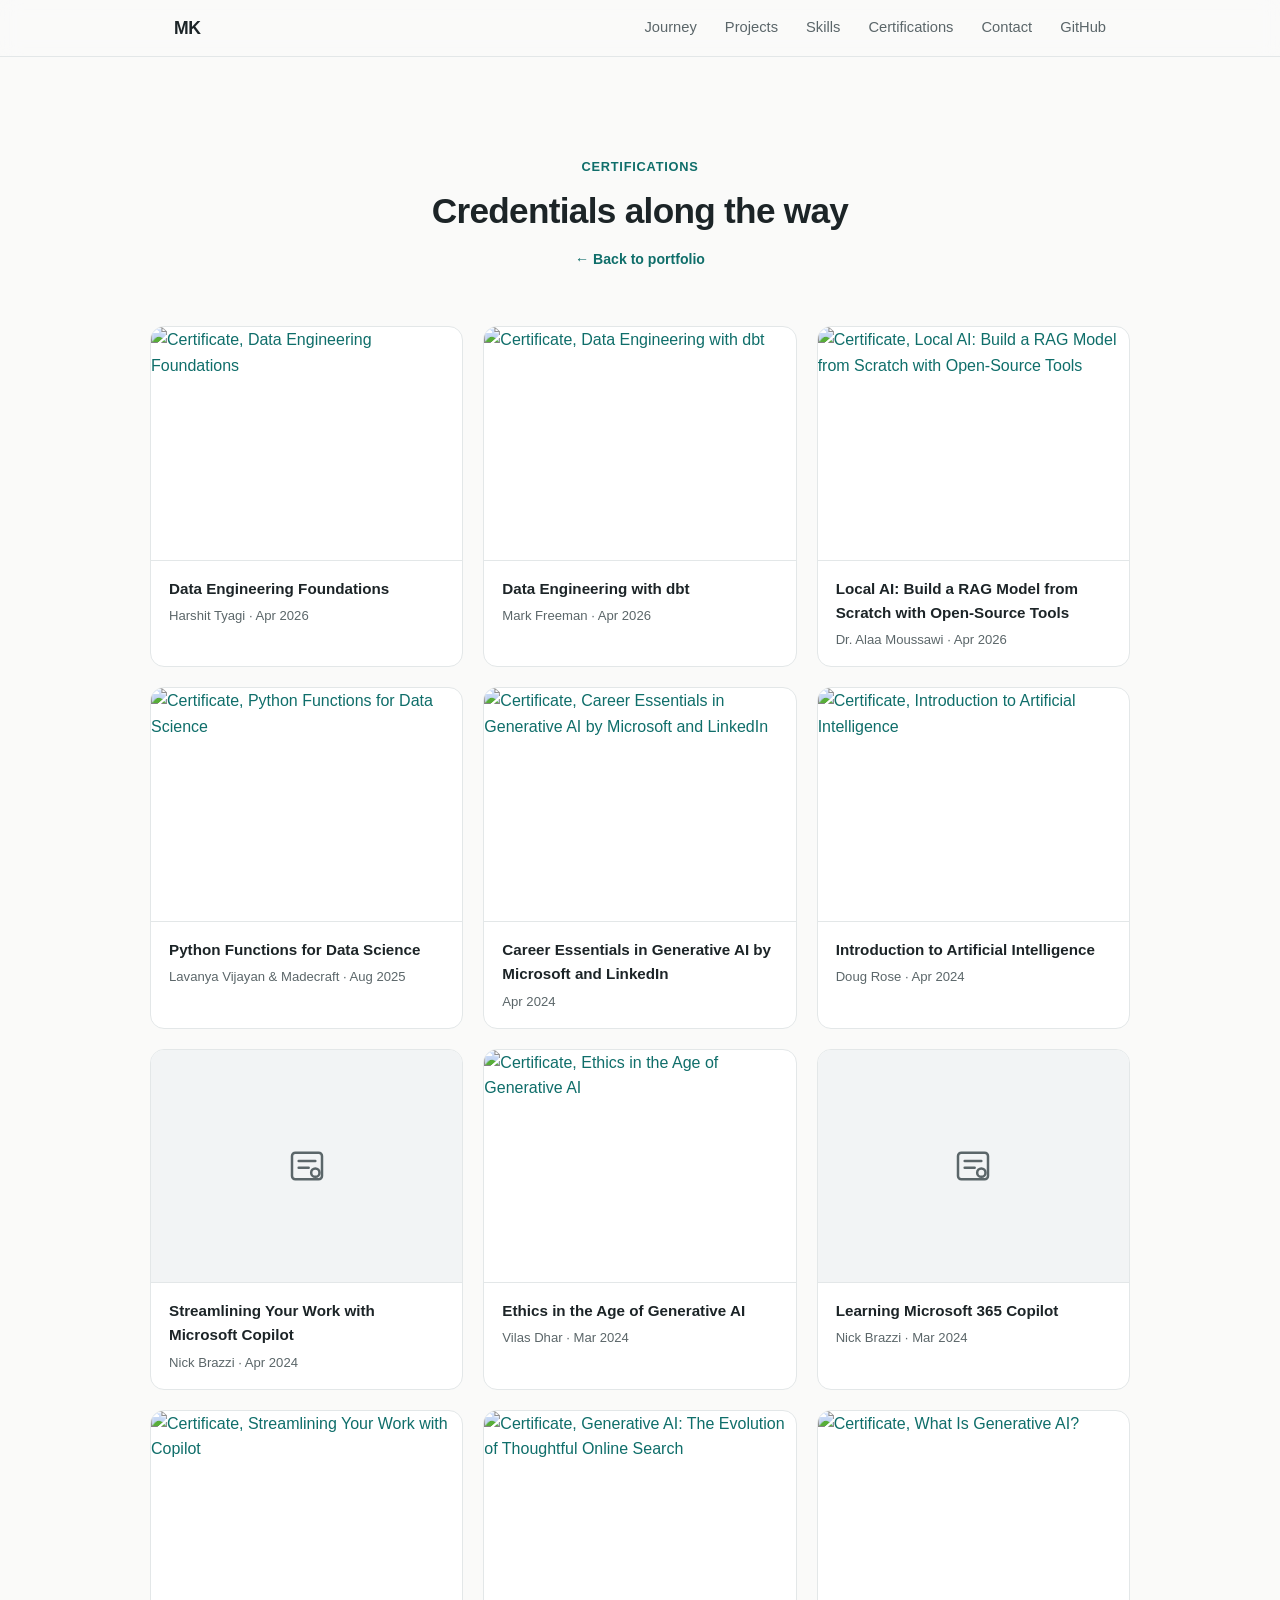
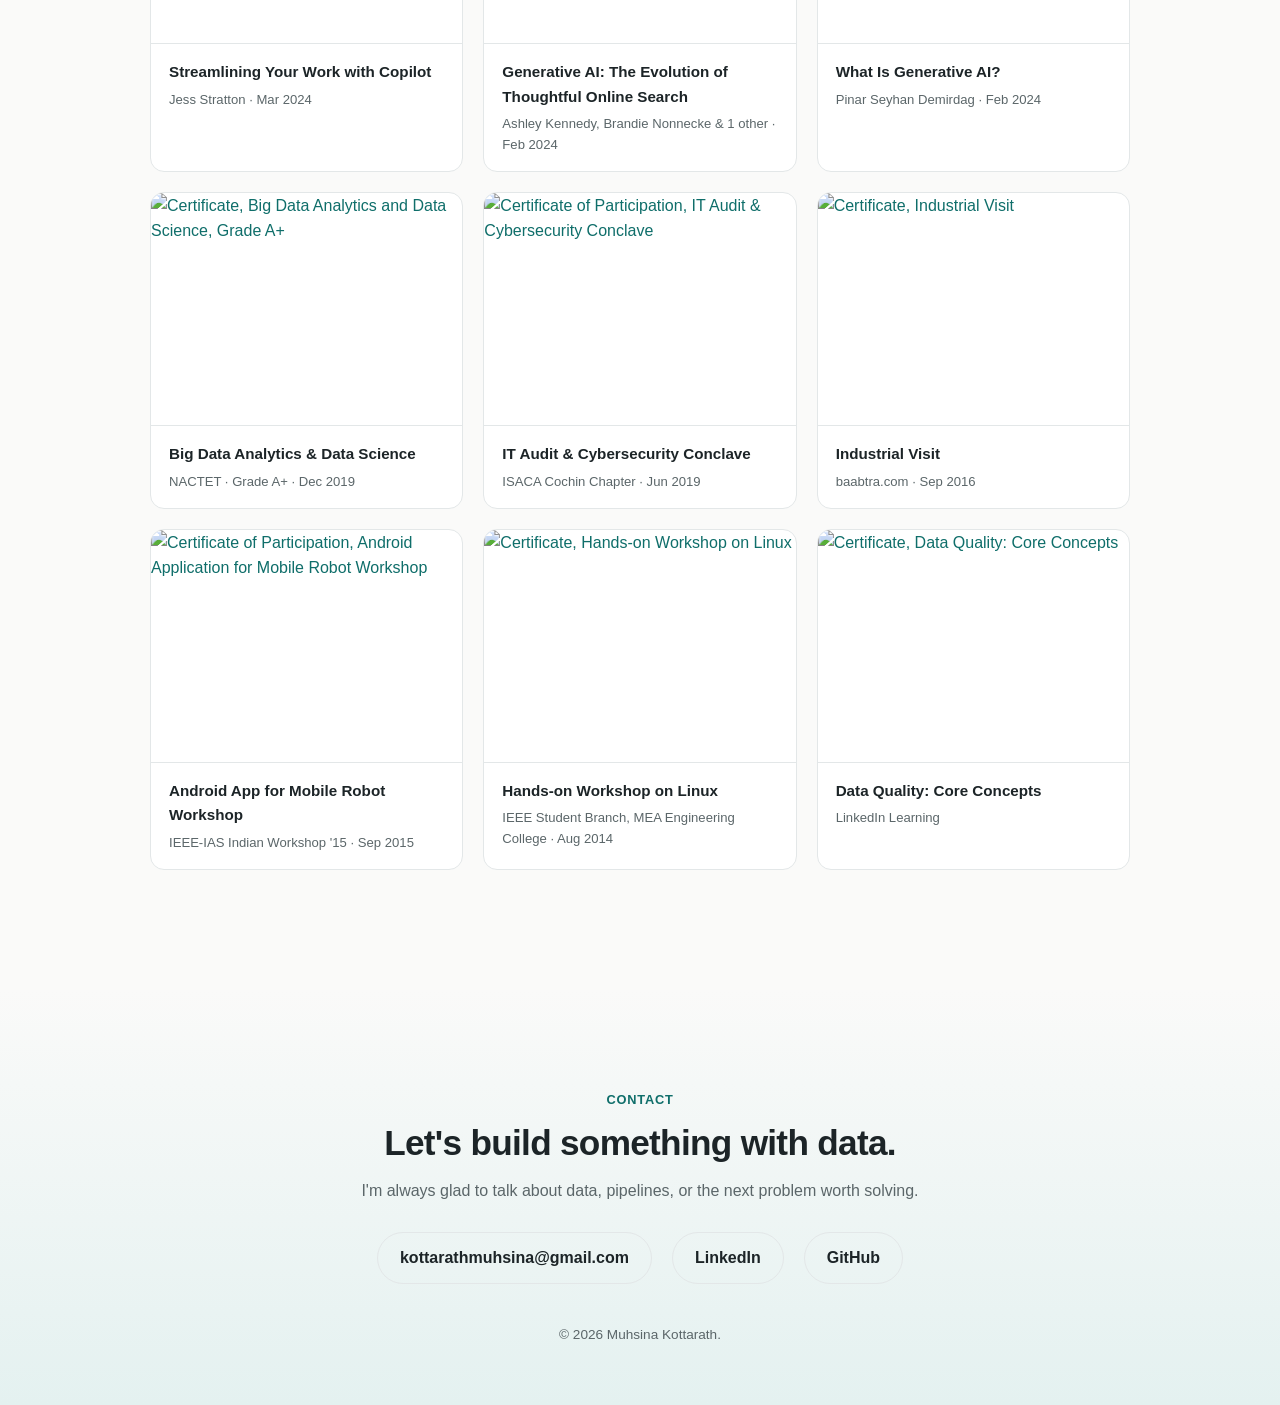
==== certifications.html @ a64292da "first commit - local files upload" ====
<!DOCTYPE html>
<html lang="en">
<head>
<meta charset="UTF-8">
<meta name="viewport" content="width=device-width, initial-scale=1.0">
<title>Certifications — Muhsina Kottarath</title>
<link rel="stylesheet" href="style.css">
</head>
<body>

<!-- ===================== NAV ===================== -->
<nav class="nav" id="nav">
  <div class="nav-inner">
    <a href="index.html#hero" class="nav-brand">MK</a>
    <div class="nav-links">
      <a href="index.html#journey">Journey</a>
      <a href="index.html#projects">Projects</a>
      <a href="index.html#skills">Skills</a>
      <a href="certifications.html">Certifications</a>
      <a href="index.html#contact">Contact</a>
      <a href="https://github.com/muhsinakottarath" target="_blank" rel="noopener">GitHub</a>
    </div>
  </div>
</nav>

<!-- ===================== CERTIFICATIONS ===================== -->
<section class="certifications certifications-page" id="certifications">
  <div class="section-head fade-in">
    <p class="section-eyebrow">Certifications</p>
    <h2>Credentials along the way</h2>
    <p class="cert-page-back"><a href="index.html">&larr; Back to portfolio</a></p>
  </div>

  <div class="cert-gallery fade-in">
    <a class="cert-card" href="images/cert-data-engineering-foundations.jpeg" target="_blank" rel="noopener">
      <img src="images/cert-data-engineering-foundations.jpeg" alt="Certificate, Data Engineering Foundations">
      <div class="cert-card-info">
        <h4>Data Engineering Foundations</h4>
        <p>Harshit Tyagi · Apr 2026</p>
      </div>
    </a>
    <a class="cert-card" href="images/cert-data-engineering-dbt.jpeg" target="_blank" rel="noopener">
      <img src="images/cert-data-engineering-dbt.jpeg" alt="Certificate, Data Engineering with dbt">
      <div class="cert-card-info">
        <h4>Data Engineering with dbt</h4>
        <p>Mark Freeman · Apr 2026</p>
      </div>
    </a>
    <a class="cert-card" href="images/cert-local-ai-rag.jpeg" target="_blank" rel="noopener">
      <img src="images/cert-local-ai-rag.jpeg" alt="Certificate, Local AI: Build a RAG Model from Scratch with Open-Source Tools">
      <div class="cert-card-info">
        <h4>Local AI: Build a RAG Model from Scratch with Open-Source Tools</h4>
        <p>Dr. Alaa Moussawi · Apr 2026</p>
      </div>
    </a>
    <a class="cert-card" href="images/cert-python-functions-data-science.jpeg" target="_blank" rel="noopener">
      <img src="images/cert-python-functions-data-science.jpeg" alt="Certificate, Python Functions for Data Science">
      <div class="cert-card-info">
        <h4>Python Functions for Data Science</h4>
        <p>Lavanya Vijayan &amp; Madecraft · Aug 2025</p>
      </div>
    </a>
    <a class="cert-card" href="images/cert-career-essentials-genai.jpeg" target="_blank" rel="noopener">
      <img src="images/cert-career-essentials-genai.jpeg" alt="Certificate, Career Essentials in Generative AI by Microsoft and LinkedIn">
      <div class="cert-card-info">
        <h4>Career Essentials in Generative AI by Microsoft and LinkedIn</h4>
        <p>Apr 2024</p>
      </div>
    </a>
    <a class="cert-card" href="images/cert-intro-to-ai.jpeg" target="_blank" rel="noopener">
      <img src="images/cert-intro-to-ai.jpeg" alt="Certificate, Introduction to Artificial Intelligence">
      <div class="cert-card-info">
        <h4>Introduction to Artificial Intelligence</h4>
        <p>Doug Rose · Apr 2024</p>
      </div>
    </a>
    <div class="cert-card cert-card-noimg">
      <div class="cert-card-placeholder" aria-hidden="true">
        <svg viewBox="0 0 24 24" fill="none" stroke="currentColor" stroke-width="1.5" stroke-linecap="round" stroke-linejoin="round"><rect x="3" y="4" width="18" height="16" rx="2"/><path d="M7 9h10M7 13h6"/><circle cx="17" cy="16" r="2.5"/></svg>
      </div>
      <div class="cert-card-info">
        <h4>Streamlining Your Work with Microsoft Copilot</h4>
        <p>Nick Brazzi · Apr 2024</p>
      </div>
    </div>
    <a class="cert-card" href="images/cert-ethics-genai.jpeg" target="_blank" rel="noopener">
      <img src="images/cert-ethics-genai.jpeg" alt="Certificate, Ethics in the Age of Generative AI">
      <div class="cert-card-info">
        <h4>Ethics in the Age of Generative AI</h4>
        <p>Vilas Dhar · Mar 2024</p>
      </div>
    </a>
    <div class="cert-card cert-card-noimg">
      <div class="cert-card-placeholder" aria-hidden="true">
        <svg viewBox="0 0 24 24" fill="none" stroke="currentColor" stroke-width="1.5" stroke-linecap="round" stroke-linejoin="round"><rect x="3" y="4" width="18" height="16" rx="2"/><path d="M7 9h10M7 13h6"/><circle cx="17" cy="16" r="2.5"/></svg>
      </div>
      <div class="cert-card-info">
        <h4>Learning Microsoft 365 Copilot</h4>
        <p>Nick Brazzi · Mar 2024</p>
      </div>
    </div>
    <a class="cert-card" href="images/cert-streamlining-copilot-bingchat.jpeg" target="_blank" rel="noopener">
      <img src="images/cert-streamlining-copilot-bingchat.jpeg" alt="Certificate, Streamlining Your Work with Copilot">
      <div class="cert-card-info">
        <h4>Streamlining Your Work with Copilot</h4>
        <p>Jess Stratton · Mar 2024</p>
      </div>
    </a>
    <a class="cert-card" href="images/cert-genai-search-evolution.jpeg" target="_blank" rel="noopener">
      <img src="images/cert-genai-search-evolution.jpeg" alt="Certificate, Generative AI: The Evolution of Thoughtful Online Search">
      <div class="cert-card-info">
        <h4>Generative AI: The Evolution of Thoughtful Online Search</h4>
        <p>Ashley Kennedy, Brandie Nonnecke &amp; 1 other · Feb 2024</p>
      </div>
    </a>
    <a class="cert-card" href="images/cert-what-is-genai.jpeg" target="_blank" rel="noopener">
      <img src="images/cert-what-is-genai.jpeg" alt="Certificate, What Is Generative AI?">
      <div class="cert-card-info">
        <h4>What Is Generative AI?</h4>
        <p>Pinar Seyhan Demirdag · Feb 2024</p>
      </div>
    </a>
    <a class="cert-card" href="images/cert-big-data-analytics.jpeg" target="_blank" rel="noopener">
      <img src="images/cert-big-data-analytics.jpeg" alt="Certificate, Big Data Analytics and Data Science, Grade A+">
      <div class="cert-card-info">
        <h4>Big Data Analytics &amp; Data Science</h4>
        <p>NACTET · Grade A+ · Dec 2019</p>
      </div>
    </a>
    <a class="cert-card" href="images/cert-it-audit-cybersecurity.jpeg" target="_blank" rel="noopener">
      <img src="images/cert-it-audit-cybersecurity.jpeg" alt="Certificate of Participation, IT Audit & Cybersecurity Conclave">
      <div class="cert-card-info">
        <h4>IT Audit &amp; Cybersecurity Conclave</h4>
        <p>ISACA Cochin Chapter · Jun 2019</p>
      </div>
    </a>
    <a class="cert-card" href="images/cert-industrial-visit.jpeg" target="_blank" rel="noopener">
      <img src="images/cert-industrial-visit.jpeg" alt="Certificate, Industrial Visit">
      <div class="cert-card-info">
        <h4>Industrial Visit</h4>
        <p>baabtra.com · Sep 2016</p>
      </div>
    </a>
    <a class="cert-card" href="images/cert-mobile-robot-workshop.jpeg" target="_blank" rel="noopener">
      <img src="images/cert-mobile-robot-workshop.jpeg" alt="Certificate of Participation, Android Application for Mobile Robot Workshop">
      <div class="cert-card-info">
        <h4>Android App for Mobile Robot Workshop</h4>
        <p>IEEE-IAS Indian Workshop '15 · Sep 2015</p>
      </div>
    </a>
    <a class="cert-card" href="images/cert-linux-workshop.jpeg" target="_blank" rel="noopener">
      <img src="images/cert-linux-workshop.jpeg" alt="Certificate, Hands-on Workshop on Linux">
      <div class="cert-card-info">
        <h4>Hands-on Workshop on Linux</h4>
        <p>IEEE Student Branch, MEA Engineering College · Aug 2014</p>
      </div>
    </a>
    <a class="cert-card" href="images/cert-data-quality-core-concepts.jpeg" target="_blank" rel="noopener">
      <img src="images/cert-data-quality-core-concepts.jpeg" alt="Certificate, Data Quality: Core Concepts">
      <div class="cert-card-info">
        <h4>Data Quality: Core Concepts</h4>
        <p>LinkedIn Learning</p>
      </div>
    </a>
  </div>
</section>

<!-- ===================== CONTACT ===================== -->
<footer class="contact" id="contact">
  <div class="contact-inner fade-in">
    <p class="section-eyebrow">Contact</p>
    <h2>Let's build something with data.</h2>
    <p class="contact-line">
      I'm always glad to talk about data, pipelines, or the next problem worth solving.
    </p>
    <div class="contact-links">
      <a href="mailto:kottarathmuhsina@gmail.com">kottarathmuhsina@gmail.com</a>
      <a href="https://www.linkedin.com/in/muhsina-kottarath/" target="_blank" rel="noopener">LinkedIn</a>
      <a href="https://github.com/muhsinakottarath" target="_blank" rel="noopener">GitHub</a>
    </div>
    <p class="contact-footer">&copy; 2026 Muhsina Kottarath.</p>
  </div>
</footer>

<script src="script.js"></script>
</body>
</html>
---- style.css ----
/* ============ Reset & base ============ */
* { box-sizing: border-box; margin: 0; padding: 0; }

:root {
  --bg: #fafaf9;
  --bg-alt: #f2f4f5;
  --surface: #ffffff;
  --text: #1c2427;
  --text-muted: #5b6669;
  --border: #e3e7e8;
  --accent: #0f6e6a;       /* deep teal */
  --accent-dark: #0a4f4c;
  --accent-soft: #e4f1f0;
  --shadow: 0 4px 20px rgba(15, 30, 30, 0.06);
  --radius: 14px;
  --max-width: 980px;
}

@media (prefers-color-scheme: dark) {
  :root {
    --bg: #10161a;
    --bg-alt: #141c20;
    --surface: #171f24;
    --text: #eef2f2;
    --text-muted: #9aa8ab;
    --border: #263237;
    --accent: #2fb8a8;
    --accent-dark: #7fd9cd;
    --accent-soft: #16302d;
    --shadow: 0 4px 24px rgba(0, 0, 0, 0.35);
  }
}

html { scroll-behavior: smooth; }

body {
  font-family: -apple-system, BlinkMacSystemFont, "Segoe UI", Inter, Roboto, Helvetica, Arial, sans-serif;
  background: var(--bg);
  color: var(--text);
  line-height: 1.6;
  -webkit-font-smoothing: antialiased;
}

h1, h2, h3 { line-height: 1.2; font-weight: 700; letter-spacing: -0.02em; }

a { color: var(--accent); text-decoration: none; }

ul { list-style: none; }

section, header, footer { padding: 0 24px; }

/* ============ Fade-in on scroll ============ */
.fade-in {
  opacity: 0;
  transform: translateY(18px);
  transition: opacity 0.7s ease, transform 0.7s ease;
}
.fade-in.visible {
  opacity: 1;
  transform: translateY(0);
}

/* ============ Nav ============ */
.nav {
  position: sticky;
  top: 0;
  z-index: 100;
  background: rgba(250, 250, 249, 0.85);
  backdrop-filter: blur(10px);
  border-bottom: 1px solid var(--border);
}
@media (prefers-color-scheme: dark) {
  .nav { background: rgba(16, 22, 26, 0.85); }
}
.nav-inner {
  max-width: var(--max-width);
  margin: 0 auto;
  padding: 14px 24px;
  display: flex;
  justify-content: space-between;
  align-items: center;
}
.nav-brand {
  font-weight: 800;
  color: var(--text);
  font-size: 1.1rem;
  letter-spacing: -0.02em;
}
.nav-links { display: flex; gap: 28px; }
.nav-links a {
  color: var(--text-muted);
  font-size: 0.92rem;
  font-weight: 500;
  transition: color 0.2s ease;
}
.nav-links a:hover { color: var(--accent); }

/* ============ Hero ============ */
.hero {
  min-height: 92vh;
  display: flex;
  flex-direction: column;
  align-items: center;
  justify-content: center;
  text-align: center;
  position: relative;
  background:
    radial-gradient(700px 400px at 50% -10%, var(--accent-soft), transparent 70%),
    var(--bg);
}
.hero-inner { max-width: 720px; }
.hero-photo {
  width: 132px;
  height: 132px;
  border-radius: 50%;
  object-fit: cover;
  margin: 0 auto 28px;
  display: block;
  border: 3px solid var(--surface);
  box-shadow: var(--shadow), 0 0 0 1px var(--border);
}
.hero-eyebrow {
  color: var(--accent);
  font-weight: 600;
  letter-spacing: 0.06em;
  text-transform: uppercase;
  font-size: 0.82rem;
  margin-bottom: 18px;
}
.hero h1 {
  font-size: clamp(2.4rem, 6vw, 4rem);
  margin-bottom: 20px;
}
.hero-summary {
  color: var(--text-muted);
  font-size: 1.15rem;
  max-width: 640px;
  margin: 0 auto 34px;
}
.hero-actions {
  display: flex;
  gap: 14px;
  justify-content: center;
  flex-wrap: wrap;
}
.btn {
  padding: 13px 26px;
  border-radius: 999px;
  font-weight: 600;
  font-size: 0.95rem;
  transition: transform 0.2s ease, box-shadow 0.2s ease, background 0.2s ease;
  display: inline-block;
}
.btn-primary {
  background: var(--accent);
  color: #fff;
  box-shadow: var(--shadow);
}
.btn-primary:hover { transform: translateY(-2px); background: var(--accent-dark); }
.btn-ghost {
  border: 1.5px solid var(--border);
  color: var(--text);
}
.btn-ghost:hover { border-color: var(--accent); color: var(--accent); }

.hero-scroll-cue {
  position: absolute;
  bottom: 36px;
  left: 50%;
  transform: translateX(-50%);
  width: 22px;
  height: 36px;
  border: 2px solid var(--border);
  border-radius: 999px;
}
.hero-scroll-cue span {
  position: absolute;
  top: 6px;
  left: 50%;
  transform: translateX(-50%);
  width: 4px;
  height: 8px;
  border-radius: 999px;
  background: var(--accent);
  animation: scrollcue 1.8s infinite;
}
@keyframes scrollcue {
  0% { top: 6px; opacity: 1; }
  70% { top: 18px; opacity: 0; }
  100% { top: 18px; opacity: 0; }
}

/* ============ Section headings ============ */
.section-head {
  max-width: var(--max-width);
  margin: 0 auto;
  padding: 100px 0 56px;
  text-align: center;
}
.section-eyebrow {
  color: var(--accent);
  font-weight: 600;
  letter-spacing: 0.06em;
  text-transform: uppercase;
  font-size: 0.8rem;
  margin-bottom: 12px;
}
.section-head h2 {
  font-size: clamp(1.6rem, 3.4vw, 2.2rem);
  max-width: 640px;
  margin: 0 auto;
}

/* ============ Journey (master-detail) ============ */
.journey { background: var(--bg-alt); padding-bottom: 60px; }

.tl-year {
  font-weight: 700;
  color: var(--accent);
  font-size: 0.85rem;
  letter-spacing: 0.03em;
  margin-bottom: 8px;
  text-transform: uppercase;
}
.tl-role {
  color: var(--text-muted);
  font-weight: 600;
  font-size: 0.92rem;
  margin-bottom: 12px;
}

.journey-layout {
  display: grid;
  grid-template-columns: minmax(180px, 1fr) 3fr;
  gap: 28px;
  max-width: var(--max-width);
  margin: 0 auto;
  align-items: start;
  padding-bottom: 60px;
}

.journey-list {
  position: sticky;
  top: 88px;
  display: flex;
  flex-direction: column;
  padding-left: 28px;
}
.journey-list::before {
  content: "";
  position: absolute;
  left: 9px;
  top: 6px;
  bottom: 6px;
  width: 2px;
  background: linear-gradient(to bottom, var(--accent) 0%, var(--border) 90%);
}
.journey-list-item {
  all: unset;
  box-sizing: border-box;
  cursor: pointer;
  position: relative;
  display: block;
  width: 100%;
  padding: 14px 12px 14px 6px;
  border-radius: 10px;
  transition: background 0.2s ease;
}
.journey-list-item::before {
  content: "";
  position: absolute;
  left: -23px;
  top: 20px;
  width: 10px;
  height: 10px;
  border-radius: 50%;
  background: var(--surface);
  border: 2px solid var(--accent);
  transition: background 0.2s ease, box-shadow 0.2s ease;
}
.journey-list-item:hover:not(.is-active) { background: var(--surface); }
.journey-list-item.is-active { background: var(--accent-soft); }
.journey-list-item.is-active::before {
  background: var(--accent);
  box-shadow: 0 0 0 4px var(--accent-soft);
}
.journey-list-item:focus-visible {
  outline: 2px solid var(--accent);
  outline-offset: 2px;
}
.jl-year {
  display: block;
  font-size: 0.72rem;
  font-weight: 700;
  letter-spacing: 0.03em;
  text-transform: uppercase;
  color: var(--text-muted);
  margin-bottom: 4px;
}
.jl-role {
  display: block;
  font-size: 0.94rem;
  font-weight: 600;
  color: var(--text);
  margin-bottom: 2px;
}
.jl-company {
  display: block;
  font-size: 0.82rem;
  color: var(--text-muted);
}
.journey-list-item.is-active .jl-year,
.journey-list-item.is-active .jl-role { color: var(--accent); }

.journey-detail {
  background: var(--surface);
  border: 1px solid var(--border);
  border-radius: var(--radius);
  padding: 34px 36px;
  box-shadow: var(--shadow);
}
.journey-detail h3 { font-size: 1.25rem; margin-bottom: 6px; }
.journey-detail-panel { display: none; }
.journey-detail-panel.is-active {
  display: block;
  animation: journeyFade 0.35s ease;
}
@keyframes journeyFade {
  from { opacity: 0; transform: translateY(6px); }
  to { opacity: 1; transform: translateY(0); }
}
.jd-label {
  font-size: 0.74rem;
  font-weight: 700;
  letter-spacing: 0.04em;
  text-transform: uppercase;
  color: var(--accent);
  margin: 20px 0 6px;
}
.jd-text {
  color: var(--text);
  font-size: 0.95rem;
}
.journey-detail-panel .detail-grid { margin-top: 22px; }

@media (max-width: 880px) {
  .journey-layout { grid-template-columns: 1fr; }
  .journey-list {
    position: static;
    margin-bottom: 28px;
  }
  .journey-detail { padding: 26px 22px; }
}

/* ============ Projects ============ */
.projects { padding-bottom: 40px; }
.project-grid {
  max-width: var(--max-width);
  margin: 0 auto;
  display: grid;
  grid-template-columns: repeat(2, 1fr);
  gap: 24px;
  padding-bottom: 60px;
}
.project-card {
  background: var(--surface);
  border: 1px solid var(--border);
  border-radius: var(--radius);
  padding: 30px;
  transition: transform 0.25s ease, box-shadow 0.25s ease;
}
.project-card:hover {
  transform: translateY(-4px);
  box-shadow: var(--shadow);
}
.project-tag {
  display: inline-block;
  background: var(--accent-soft);
  color: var(--accent);
  font-size: 0.74rem;
  font-weight: 700;
  letter-spacing: 0.04em;
  text-transform: uppercase;
  padding: 5px 12px;
  border-radius: 999px;
  margin-bottom: 14px;
}
.project-card h3 { font-size: 1.15rem; margin-bottom: 10px; }
.project-card p { color: var(--text-muted); margin-bottom: 8px; font-size: 0.95rem; }
.project-tools, .project-outcome { color: var(--text) !important; font-size: 0.88rem !important; }
.project-tools strong, .project-outcome strong { color: var(--accent); }

/* ============ Skills ============ */
.skills { background: var(--bg-alt); padding-bottom: 40px; }
.skills-grid {
  max-width: var(--max-width);
  margin: 0 auto;
  display: grid;
  grid-template-columns: repeat(4, 1fr);
  gap: 20px;
  padding-bottom: 80px;
}
.skill-group {
  background: var(--surface);
  border: 1px solid var(--border);
  border-radius: var(--radius);
  padding: 24px;
}
.skill-group h3 {
  font-size: 0.95rem;
  color: var(--accent);
  margin-bottom: 14px;
}
.skill-group li {
  color: var(--text);
  font-size: 0.92rem;
  padding: 6px 0;
  border-bottom: 1px solid var(--border);
}
.skill-group li:last-child { border-bottom: none; }

/* ============ Certifications ============ */
.certifications { padding-bottom: 40px; }
.cert-page-back {
  margin-top: 16px;
  font-size: 0.88rem;
  font-weight: 600;
}

.cert-gallery {
  max-width: var(--max-width);
  margin: 0 auto;
  display: grid;
  grid-template-columns: repeat(3, 1fr);
  gap: 20px;
  padding-bottom: 80px;
}
.cert-card {
  display: block;
  background: var(--surface);
  border: 1px solid var(--border);
  border-radius: var(--radius);
  overflow: hidden;
  transition: transform 0.25s ease, box-shadow 0.25s ease;
}
.cert-card:hover {
  transform: translateY(-4px);
  box-shadow: var(--shadow);
}
.cert-card img {
  width: 100%;
  aspect-ratio: 4 / 3;
  object-fit: cover;
  display: block;
  border-bottom: 1px solid var(--border);
}
.cert-card-info { padding: 16px 18px; }
.cert-card-info h4 {
  font-size: 0.95rem;
  font-weight: 600;
  color: var(--text);
  margin-bottom: 4px;
}
.cert-card-info p {
  font-size: 0.82rem;
  color: var(--text-muted);
}

.cert-card-placeholder {
  width: 100%;
  aspect-ratio: 4 / 3;
  background: var(--bg-alt);
  border-bottom: 1px solid var(--border);
  display: flex;
  align-items: center;
  justify-content: center;
  color: var(--text-muted);
}
.cert-card-placeholder svg { width: 40px; height: 40px; }
.cert-card-noimg { cursor: default; }
.cert-card-noimg:hover { transform: none; box-shadow: none; }

@media (max-width: 880px) {
  .cert-gallery { grid-template-columns: repeat(2, 1fr); }
}
@media (max-width: 560px) {
  .cert-gallery { grid-template-columns: 1fr; }
}

/* ============ Contact ============ */
.contact {
  padding-top: 100px;
  padding-bottom: 60px;
  text-align: center;
  background: linear-gradient(180deg, var(--bg) 0%, var(--accent-soft) 100%);
}
.contact-inner { max-width: 560px; margin: 0 auto; }
.contact h2 { font-size: clamp(1.6rem, 3.4vw, 2.2rem); margin-bottom: 14px; }
.contact-line { color: var(--text-muted); margin-bottom: 28px; }
.contact-links {
  display: flex;
  gap: 20px;
  justify-content: center;
  flex-wrap: wrap;
  margin-bottom: 40px;
}
.contact-links a {
  font-weight: 600;
  padding: 12px 22px;
  border: 1.5px solid var(--border);
  border-radius: 999px;
  color: var(--text);
  transition: border-color 0.2s ease, color 0.2s ease;
}
.contact-links a:hover { border-color: var(--accent); color: var(--accent); }
.contact-footer { color: var(--text-muted); font-size: 0.85rem; }

/* ============ Responsive ============ */
@media (max-width: 720px) {
  .nav-links { gap: 16px; }
  .nav-links a { font-size: 0.85rem; }
  .project-grid { grid-template-columns: 1fr; }
  .skills-grid { grid-template-columns: repeat(2, 1fr); }
}

@media (max-width: 480px) {
  .skills-grid { grid-template-columns: 1fr; }
  .hero-actions { flex-direction: column; align-items: stretch; }
}

/* ============ Expandable cards (shared: timeline + projects) ============ */
[data-expand-toggle] {
  cursor: pointer;
  display: flex;
  align-items: flex-start;
  justify-content: space-between;
  gap: 16px;
  outline: none;
  border-radius: 8px;
}
[data-expand-toggle]:focus-visible {
  outline: 2px solid var(--accent);
  outline-offset: 4px;
}
.expand-chevron {
  flex-shrink: 0;
  width: 20px;
  height: 20px;
  color: var(--accent);
  margin-top: 4px;
  transition: transform 0.3s ease;
}
.expand-chevron svg { width: 100%; height: 100%; display: block; }
[data-expand-toggle].is-expanded .expand-chevron { transform: rotate(180deg); }

.expand-panel {
  max-height: 0;
  overflow: hidden;
  opacity: 0;
  margin-top: 0;
  transition: max-height 0.35s ease, opacity 0.3s ease, margin-top 0.35s ease;
}
.expand-panel.is-expanded {
  opacity: 1;
  margin-top: 22px;
}

.detail-grid {
  display: grid;
  grid-template-columns: repeat(3, 1fr);
  gap: 16px;
}
.detail-block {
  background: var(--bg-alt);
  border: 1px solid var(--border);
  border-radius: 10px;
  padding: 16px 18px;
}
.detail-block h4 {
  font-size: 0.74rem;
  font-weight: 700;
  letter-spacing: 0.04em;
  text-transform: uppercase;
  color: var(--accent);
  margin-bottom: 10px;
}
.detail-block ul { display: flex; flex-direction: column; gap: 8px; }
.detail-block li {
  position: relative;
  padding-left: 16px;
  font-size: 0.87rem;
  color: var(--text);
}
.detail-block li::before {
  content: "";
  position: absolute;
  left: 0;
  top: 8px;
  width: 5px;
  height: 5px;
  border-radius: 50%;
  background: var(--accent);
}
.detail-block p { font-size: 0.87rem; color: var(--text); }

.tag-row { display: flex; flex-wrap: wrap; gap: 8px; }
.tag-pill {
  display: inline-block;
  background: var(--accent-soft);
  color: var(--accent);
  font-size: 0.76rem;
  font-weight: 600;
  padding: 5px 12px;
  border-radius: 999px;
}

@media (prefers-color-scheme: dark) {
  .detail-block { background: rgba(255, 255, 255, 0.03); }
}

/* Project card icon + toggle */
.project-icon {
  width: 44px;
  height: 44px;
  border-radius: 12px;
  background: var(--accent-soft);
  color: var(--accent);
  display: flex;
  align-items: center;
  justify-content: center;
  margin-bottom: 14px;
}
.project-icon svg { width: 22px; height: 22px; }
.card-toggle .project-summary { margin-bottom: 0; }
.project-card .expand-panel {
  display: flex;
  flex-direction: column;
  gap: 16px;
}

@media (max-width: 720px) {
  .detail-grid { grid-template-columns: 1fr; }
}
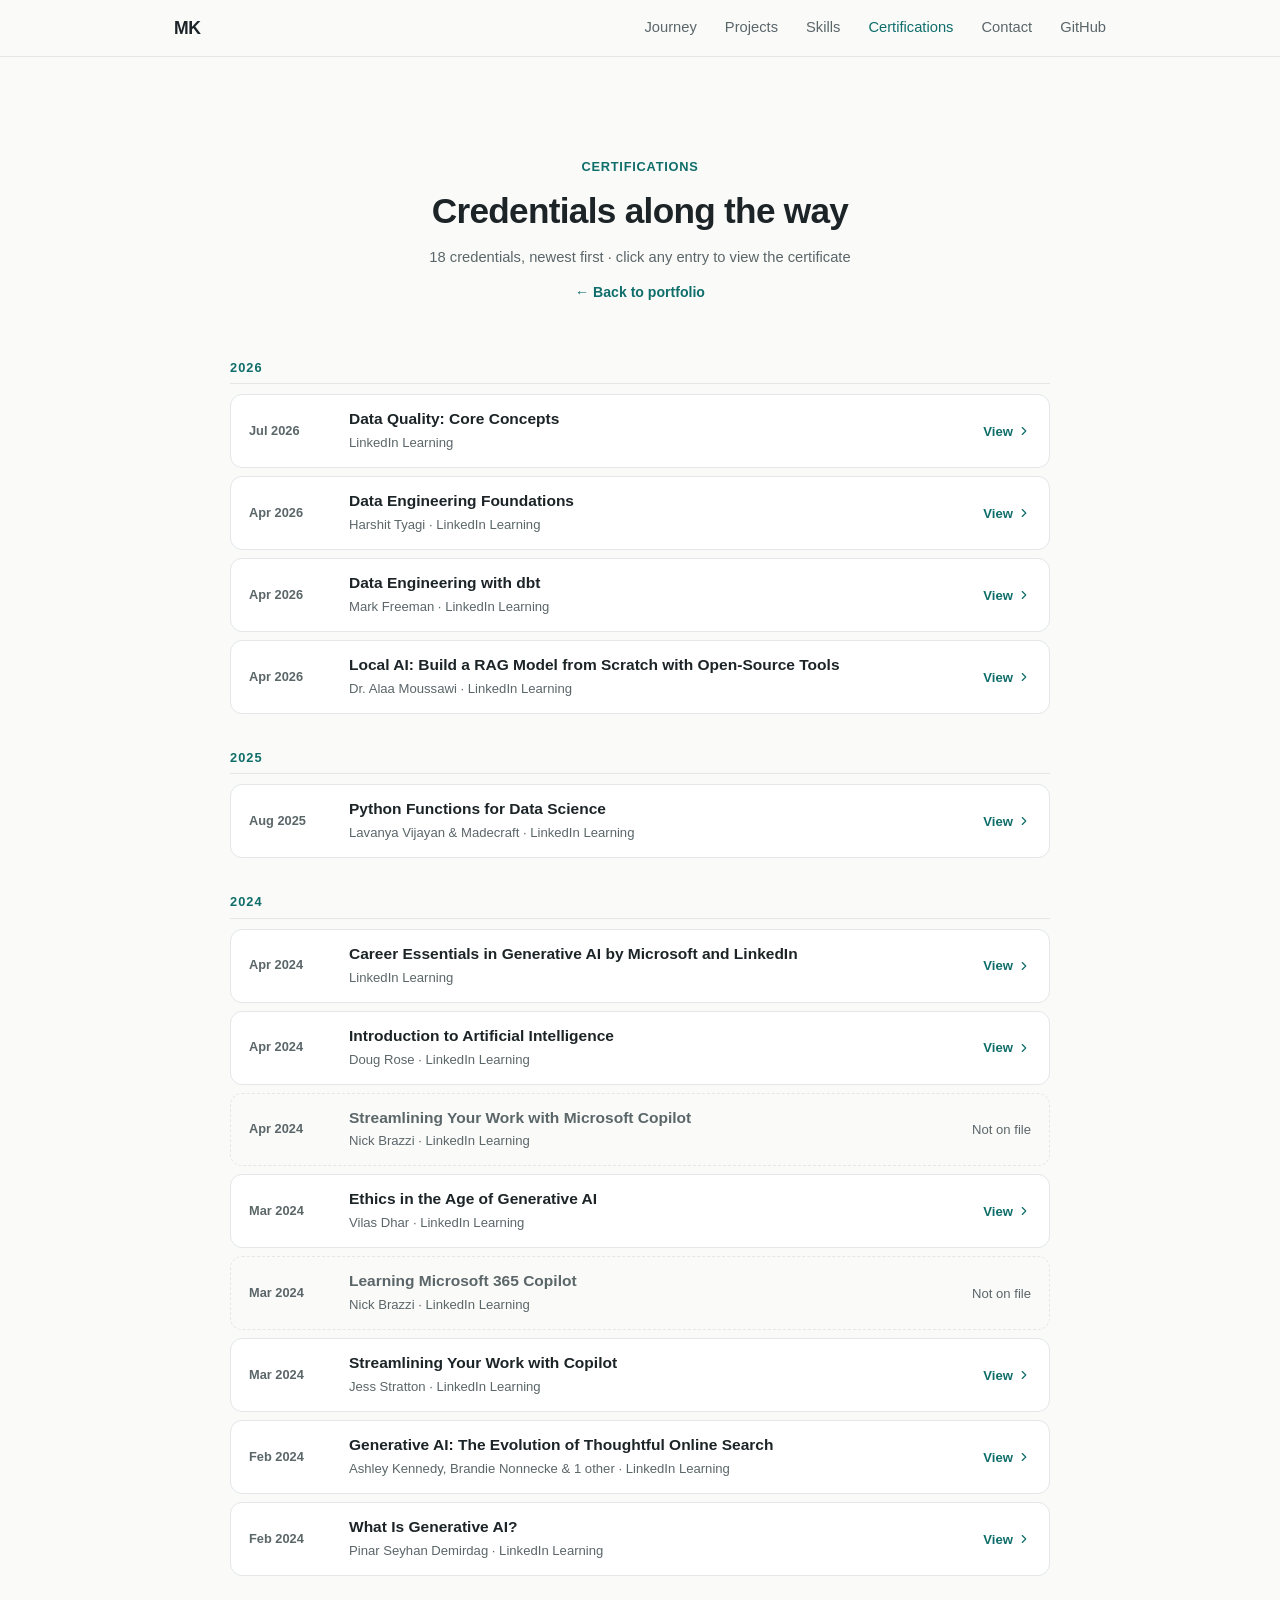
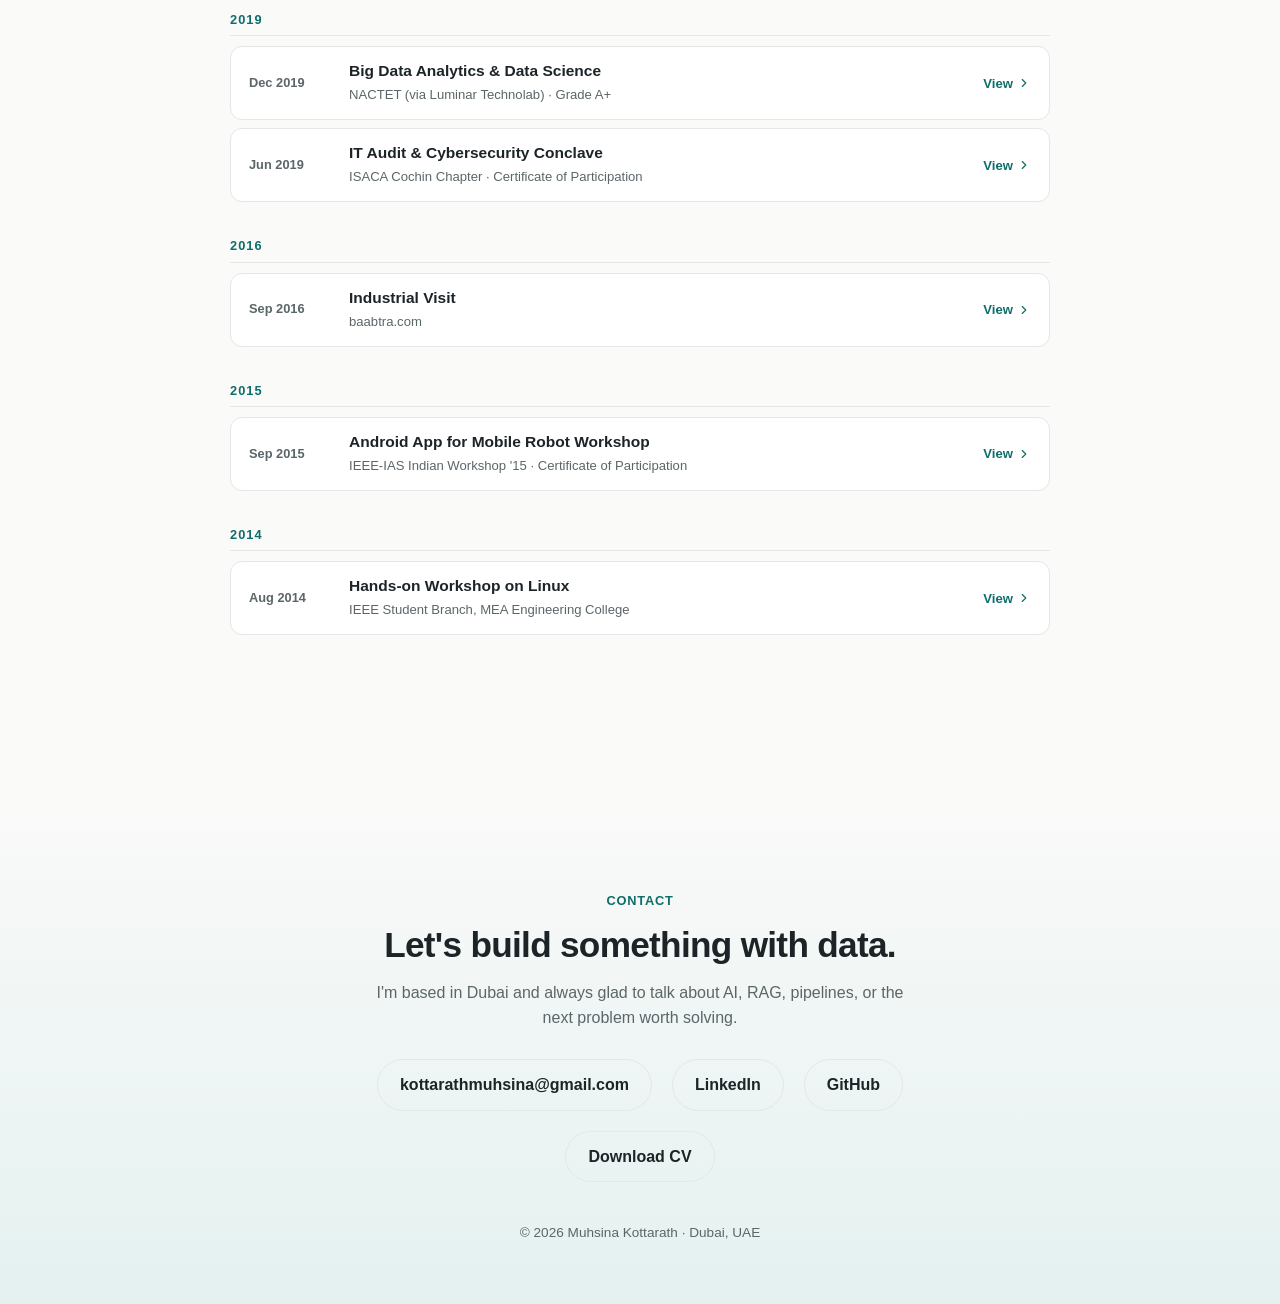
==== commit 6afb1c17: "Certifications: year-grouped list with in-page certificate viewer Co-Authored-By: Claude Sonnet 5.5 " ====
--- a/certifications.html
+++ b/certifications.html
@@ -4,6 +4,9 @@
 <meta charset="UTF-8">
 <meta name="viewport" content="width=device-width, initial-scale=1.0">
 <title>Certifications — Muhsina Kottarath</title>
+<meta name="description" content="Certifications and courses completed by Muhsina Kottarath, newest first. Click any entry to view the certificate.">
+<meta name="theme-color" content="#0f6e6a">
+<link rel="icon" href="data:image/svg+xml,%3Csvg xmlns='http://www.w3.org/2000/svg' viewBox='0 0 64 64'%3E%3Crect width='64' height='64' rx='14' fill='%230f6e6a'/%3E%3Ctext x='32' y='42' font-size='28' font-family='sans-serif' font-weight='700' text-anchor='middle' fill='white'%3EMK%3C/text%3E%3C/svg%3E">
 <link rel="stylesheet" href="style.css">
 </head>
 <body>
@@ -16,9 +19,9 @@
       <a href="index.html#journey">Journey</a>
       <a href="index.html#projects">Projects</a>
       <a href="index.html#skills">Skills</a>
-      <a href="certifications.html">Certifications</a>
+      <a href="certifications.html" class="is-active">Certifications</a>
       <a href="index.html#contact">Contact</a>
-      <a href="https://github.com/muhsinakottarath" target="_blank" rel="noopener">GitHub</a>
+      <a href="https://github.com/muhsinakottarath" target="_blank" rel="noopener" class="nav-github">GitHub</a>
     </div>
   </div>
 </nav>
@@ -28,142 +31,158 @@
   <div class="section-head fade-in">
     <p class="section-eyebrow">Certifications</p>
     <h2>Credentials along the way</h2>
+    <p class="cert-count">18 credentials, newest first · click any entry to view the certificate</p>
     <p class="cert-page-back"><a href="index.html">&larr; Back to portfolio</a></p>
   </div>
 
-  <div class="cert-gallery fade-in">
-    <a class="cert-card" href="images/cert-data-engineering-foundations.jpeg" target="_blank" rel="noopener">
-      <img src="images/cert-data-engineering-foundations.jpeg" alt="Certificate, Data Engineering Foundations">
-      <div class="cert-card-info">
-        <h4>Data Engineering Foundations</h4>
-        <p>Harshit Tyagi · Apr 2026</p>
-      </div>
-    </a>
-    <a class="cert-card" href="images/cert-data-engineering-dbt.jpeg" target="_blank" rel="noopener">
-      <img src="images/cert-data-engineering-dbt.jpeg" alt="Certificate, Data Engineering with dbt">
-      <div class="cert-card-info">
-        <h4>Data Engineering with dbt</h4>
-        <p>Mark Freeman · Apr 2026</p>
-      </div>
-    </a>
-    <a class="cert-card" href="images/cert-local-ai-rag.jpeg" target="_blank" rel="noopener">
-      <img src="images/cert-local-ai-rag.jpeg" alt="Certificate, Local AI: Build a RAG Model from Scratch with Open-Source Tools">
-      <div class="cert-card-info">
-        <h4>Local AI: Build a RAG Model from Scratch with Open-Source Tools</h4>
-        <p>Dr. Alaa Moussawi · Apr 2026</p>
-      </div>
-    </a>
-    <a class="cert-card" href="images/cert-python-functions-data-science.jpeg" target="_blank" rel="noopener">
-      <img src="images/cert-python-functions-data-science.jpeg" alt="Certificate, Python Functions for Data Science">
-      <div class="cert-card-info">
-        <h4>Python Functions for Data Science</h4>
-        <p>Lavanya Vijayan &amp; Madecraft · Aug 2025</p>
-      </div>
-    </a>
-    <a class="cert-card" href="images/cert-career-essentials-genai.jpeg" target="_blank" rel="noopener">
-      <img src="images/cert-career-essentials-genai.jpeg" alt="Certificate, Career Essentials in Generative AI by Microsoft and LinkedIn">
-      <div class="cert-card-info">
-        <h4>Career Essentials in Generative AI by Microsoft and LinkedIn</h4>
-        <p>Apr 2024</p>
-      </div>
-    </a>
-    <a class="cert-card" href="images/cert-intro-to-ai.jpeg" target="_blank" rel="noopener">
-      <img src="images/cert-intro-to-ai.jpeg" alt="Certificate, Introduction to Artificial Intelligence">
-      <div class="cert-card-info">
-        <h4>Introduction to Artificial Intelligence</h4>
-        <p>Doug Rose · Apr 2024</p>
-      </div>
-    </a>
-    <div class="cert-card cert-card-noimg">
-      <div class="cert-card-placeholder" aria-hidden="true">
-        <svg viewBox="0 0 24 24" fill="none" stroke="currentColor" stroke-width="1.5" stroke-linecap="round" stroke-linejoin="round"><rect x="3" y="4" width="18" height="16" rx="2"/><path d="M7 9h10M7 13h6"/><circle cx="17" cy="16" r="2.5"/></svg>
-      </div>
-      <div class="cert-card-info">
-        <h4>Streamlining Your Work with Microsoft Copilot</h4>
-        <p>Nick Brazzi · Apr 2024</p>
-      </div>
-    </div>
-    <a class="cert-card" href="images/cert-ethics-genai.jpeg" target="_blank" rel="noopener">
-      <img src="images/cert-ethics-genai.jpeg" alt="Certificate, Ethics in the Age of Generative AI">
-      <div class="cert-card-info">
-        <h4>Ethics in the Age of Generative AI</h4>
-        <p>Vilas Dhar · Mar 2024</p>
-      </div>
-    </a>
-    <div class="cert-card cert-card-noimg">
-      <div class="cert-card-placeholder" aria-hidden="true">
-        <svg viewBox="0 0 24 24" fill="none" stroke="currentColor" stroke-width="1.5" stroke-linecap="round" stroke-linejoin="round"><rect x="3" y="4" width="18" height="16" rx="2"/><path d="M7 9h10M7 13h6"/><circle cx="17" cy="16" r="2.5"/></svg>
-      </div>
-      <div class="cert-card-info">
-        <h4>Learning Microsoft 365 Copilot</h4>
-        <p>Nick Brazzi · Mar 2024</p>
-      </div>
-    </div>
-    <a class="cert-card" href="images/cert-streamlining-copilot-bingchat.jpeg" target="_blank" rel="noopener">
-      <img src="images/cert-streamlining-copilot-bingchat.jpeg" alt="Certificate, Streamlining Your Work with Copilot">
-      <div class="cert-card-info">
-        <h4>Streamlining Your Work with Copilot</h4>
-        <p>Jess Stratton · Mar 2024</p>
-      </div>
-    </a>
-    <a class="cert-card" href="images/cert-genai-search-evolution.jpeg" target="_blank" rel="noopener">
-      <img src="images/cert-genai-search-evolution.jpeg" alt="Certificate, Generative AI: The Evolution of Thoughtful Online Search">
-      <div class="cert-card-info">
-        <h4>Generative AI: The Evolution of Thoughtful Online Search</h4>
-        <p>Ashley Kennedy, Brandie Nonnecke &amp; 1 other · Feb 2024</p>
-      </div>
-    </a>
-    <a class="cert-card" href="images/cert-what-is-genai.jpeg" target="_blank" rel="noopener">
-      <img src="images/cert-what-is-genai.jpeg" alt="Certificate, What Is Generative AI?">
-      <div class="cert-card-info">
-        <h4>What Is Generative AI?</h4>
-        <p>Pinar Seyhan Demirdag · Feb 2024</p>
-      </div>
-    </a>
-    <a class="cert-card" href="images/cert-big-data-analytics.jpeg" target="_blank" rel="noopener">
-      <img src="images/cert-big-data-analytics.jpeg" alt="Certificate, Big Data Analytics and Data Science, Grade A+">
-      <div class="cert-card-info">
-        <h4>Big Data Analytics &amp; Data Science</h4>
-        <p>NACTET · Grade A+ · Dec 2019</p>
-      </div>
-    </a>
-    <a class="cert-card" href="images/cert-it-audit-cybersecurity.jpeg" target="_blank" rel="noopener">
-      <img src="images/cert-it-audit-cybersecurity.jpeg" alt="Certificate of Participation, IT Audit & Cybersecurity Conclave">
-      <div class="cert-card-info">
-        <h4>IT Audit &amp; Cybersecurity Conclave</h4>
-        <p>ISACA Cochin Chapter · Jun 2019</p>
-      </div>
-    </a>
-    <a class="cert-card" href="images/cert-industrial-visit.jpeg" target="_blank" rel="noopener">
-      <img src="images/cert-industrial-visit.jpeg" alt="Certificate, Industrial Visit">
-      <div class="cert-card-info">
-        <h4>Industrial Visit</h4>
-        <p>baabtra.com · Sep 2016</p>
-      </div>
-    </a>
-    <a class="cert-card" href="images/cert-mobile-robot-workshop.jpeg" target="_blank" rel="noopener">
-      <img src="images/cert-mobile-robot-workshop.jpeg" alt="Certificate of Participation, Android Application for Mobile Robot Workshop">
-      <div class="cert-card-info">
-        <h4>Android App for Mobile Robot Workshop</h4>
-        <p>IEEE-IAS Indian Workshop '15 · Sep 2015</p>
-      </div>
-    </a>
-    <a class="cert-card" href="images/cert-linux-workshop.jpeg" target="_blank" rel="noopener">
-      <img src="images/cert-linux-workshop.jpeg" alt="Certificate, Hands-on Workshop on Linux">
-      <div class="cert-card-info">
-        <h4>Hands-on Workshop on Linux</h4>
-        <p>IEEE Student Branch, MEA Engineering College · Aug 2014</p>
-      </div>
-    </a>
-    <a class="cert-card" href="images/cert-data-quality-core-concepts.jpeg" target="_blank" rel="noopener">
-      <img src="images/cert-data-quality-core-concepts.jpeg" alt="Certificate, Data Quality: Core Concepts">
-      <div class="cert-card-info">
-        <h4>Data Quality: Core Concepts</h4>
-        <p>LinkedIn Learning</p>
-      </div>
-    </a>
+  <div class="cert-groups fade-in">
+    <div class="cert-year-group">
+      <h3 class="cert-year">2026</h3>
+      <ul class="cert-list">
+      <li><a class="cert-row" href="images/cert-data-quality-core-concepts.jpeg" data-cert data-title="Data Quality: Core Concepts" data-meta="LinkedIn Learning · Jul 2026" data-pdf="images/cert-data-quality-core-concepts.pdf">
+        <span class="cert-date">Jul 2026</span>
+        <span class="cert-text"><span class="cert-title">Data Quality: Core Concepts</span><span class="cert-meta">LinkedIn Learning</span></span>
+        <span class="cert-view">View <svg viewBox="0 0 24 24" fill="none" stroke="currentColor" stroke-width="2" stroke-linecap="round" stroke-linejoin="round" aria-hidden="true"><path d="M9 6l6 6-6 6"/></svg></span>
+      </a></li>
+      <li><a class="cert-row" href="images/cert-data-engineering-foundations.jpeg" data-cert data-title="Data Engineering Foundations" data-meta="Harshit Tyagi · LinkedIn Learning · Apr 2026" data-pdf="images/cert-data-engineering-foundations.pdf">
+        <span class="cert-date">Apr 2026</span>
+        <span class="cert-text"><span class="cert-title">Data Engineering Foundations</span><span class="cert-meta">Harshit Tyagi · LinkedIn Learning</span></span>
+        <span class="cert-view">View <svg viewBox="0 0 24 24" fill="none" stroke="currentColor" stroke-width="2" stroke-linecap="round" stroke-linejoin="round" aria-hidden="true"><path d="M9 6l6 6-6 6"/></svg></span>
+      </a></li>
+      <li><a class="cert-row" href="images/cert-data-engineering-dbt.jpeg" data-cert data-title="Data Engineering with dbt" data-meta="Mark Freeman · LinkedIn Learning · Apr 2026" data-pdf="images/cert-data-engineering-dbt.pdf">
+        <span class="cert-date">Apr 2026</span>
+        <span class="cert-text"><span class="cert-title">Data Engineering with dbt</span><span class="cert-meta">Mark Freeman · LinkedIn Learning</span></span>
+        <span class="cert-view">View <svg viewBox="0 0 24 24" fill="none" stroke="currentColor" stroke-width="2" stroke-linecap="round" stroke-linejoin="round" aria-hidden="true"><path d="M9 6l6 6-6 6"/></svg></span>
+      </a></li>
+      <li><a class="cert-row" href="images/cert-local-ai-rag.jpeg" data-cert data-title="Local AI: Build a RAG Model from Scratch with Open-Source Tools" data-meta="Dr. Alaa Moussawi · LinkedIn Learning · Apr 2026" data-pdf="images/cert-local-ai-rag.pdf">
+        <span class="cert-date">Apr 2026</span>
+        <span class="cert-text"><span class="cert-title">Local AI: Build a RAG Model from Scratch with Open-Source Tools</span><span class="cert-meta">Dr. Alaa Moussawi · LinkedIn Learning</span></span>
+        <span class="cert-view">View <svg viewBox="0 0 24 24" fill="none" stroke="currentColor" stroke-width="2" stroke-linecap="round" stroke-linejoin="round" aria-hidden="true"><path d="M9 6l6 6-6 6"/></svg></span>
+      </a></li>
+      </ul>
+    </div>
+    <div class="cert-year-group">
+      <h3 class="cert-year">2025</h3>
+      <ul class="cert-list">
+      <li><a class="cert-row" href="images/cert-python-functions-data-science.jpeg" data-cert data-title="Python Functions for Data Science" data-meta="Lavanya Vijayan &amp; Madecraft · LinkedIn Learning · Aug 2025" data-pdf="images/cert-python-functions-data-science.pdf">
+        <span class="cert-date">Aug 2025</span>
+        <span class="cert-text"><span class="cert-title">Python Functions for Data Science</span><span class="cert-meta">Lavanya Vijayan &amp; Madecraft · LinkedIn Learning</span></span>
+        <span class="cert-view">View <svg viewBox="0 0 24 24" fill="none" stroke="currentColor" stroke-width="2" stroke-linecap="round" stroke-linejoin="round" aria-hidden="true"><path d="M9 6l6 6-6 6"/></svg></span>
+      </a></li>
+      </ul>
+    </div>
+    <div class="cert-year-group">
+      <h3 class="cert-year">2024</h3>
+      <ul class="cert-list">
+      <li><a class="cert-row" href="images/cert-career-essentials-genai.jpeg" data-cert data-title="Career Essentials in Generative AI by Microsoft and LinkedIn" data-meta="LinkedIn Learning · Apr 2024" data-pdf="images/cert-career-essentials-genai.pdf">
+        <span class="cert-date">Apr 2024</span>
+        <span class="cert-text"><span class="cert-title">Career Essentials in Generative AI by Microsoft and LinkedIn</span><span class="cert-meta">LinkedIn Learning</span></span>
+        <span class="cert-view">View <svg viewBox="0 0 24 24" fill="none" stroke="currentColor" stroke-width="2" stroke-linecap="round" stroke-linejoin="round" aria-hidden="true"><path d="M9 6l6 6-6 6"/></svg></span>
+      </a></li>
+      <li><a class="cert-row" href="images/cert-intro-to-ai.jpeg" data-cert data-title="Introduction to Artificial Intelligence" data-meta="Doug Rose · LinkedIn Learning · Apr 2024" data-pdf="images/cert-intro-to-ai.pdf">
+        <span class="cert-date">Apr 2024</span>
+        <span class="cert-text"><span class="cert-title">Introduction to Artificial Intelligence</span><span class="cert-meta">Doug Rose · LinkedIn Learning</span></span>
+        <span class="cert-view">View <svg viewBox="0 0 24 24" fill="none" stroke="currentColor" stroke-width="2" stroke-linecap="round" stroke-linejoin="round" aria-hidden="true"><path d="M9 6l6 6-6 6"/></svg></span>
+      </a></li>
+      <li><div class="cert-row cert-row-nofile">
+        <span class="cert-date">Apr 2024</span>
+        <span class="cert-text"><span class="cert-title">Streamlining Your Work with Microsoft Copilot</span><span class="cert-meta">Nick Brazzi · LinkedIn Learning</span></span>
+        <span class="cert-view cert-view-none">Not on file</span>
+      </div></li>
+      <li><a class="cert-row" href="images/cert-ethics-genai.jpeg" data-cert data-title="Ethics in the Age of Generative AI" data-meta="Vilas Dhar · LinkedIn Learning · Mar 2024" data-pdf="images/cert-ethics-genai.pdf">
+        <span class="cert-date">Mar 2024</span>
+        <span class="cert-text"><span class="cert-title">Ethics in the Age of Generative AI</span><span class="cert-meta">Vilas Dhar · LinkedIn Learning</span></span>
+        <span class="cert-view">View <svg viewBox="0 0 24 24" fill="none" stroke="currentColor" stroke-width="2" stroke-linecap="round" stroke-linejoin="round" aria-hidden="true"><path d="M9 6l6 6-6 6"/></svg></span>
+      </a></li>
+      <li><div class="cert-row cert-row-nofile">
+        <span class="cert-date">Mar 2024</span>
+        <span class="cert-text"><span class="cert-title">Learning Microsoft 365 Copilot</span><span class="cert-meta">Nick Brazzi · LinkedIn Learning</span></span>
+        <span class="cert-view cert-view-none">Not on file</span>
+      </div></li>
+      <li><a class="cert-row" href="images/cert-streamlining-copilot-bingchat.jpeg" data-cert data-title="Streamlining Your Work with Copilot" data-meta="Jess Stratton · LinkedIn Learning · Mar 2024" data-pdf="images/cert-streamlining-copilot-bingchat.pdf">
+        <span class="cert-date">Mar 2024</span>
+        <span class="cert-text"><span class="cert-title">Streamlining Your Work with Copilot</span><span class="cert-meta">Jess Stratton · LinkedIn Learning</span></span>
+        <span class="cert-view">View <svg viewBox="0 0 24 24" fill="none" stroke="currentColor" stroke-width="2" stroke-linecap="round" stroke-linejoin="round" aria-hidden="true"><path d="M9 6l6 6-6 6"/></svg></span>
+      </a></li>
+      <li><a class="cert-row" href="images/cert-genai-search-evolution.jpeg" data-cert data-title="Generative AI: The Evolution of Thoughtful Online Search" data-meta="Ashley Kennedy, Brandie Nonnecke &amp; 1 other · LinkedIn Learning · Feb 2024" data-pdf="images/cert-genai-search-evolution.pdf">
+        <span class="cert-date">Feb 2024</span>
+        <span class="cert-text"><span class="cert-title">Generative AI: The Evolution of Thoughtful Online Search</span><span class="cert-meta">Ashley Kennedy, Brandie Nonnecke &amp; 1 other · LinkedIn Learning</span></span>
+        <span class="cert-view">View <svg viewBox="0 0 24 24" fill="none" stroke="currentColor" stroke-width="2" stroke-linecap="round" stroke-linejoin="round" aria-hidden="true"><path d="M9 6l6 6-6 6"/></svg></span>
+      </a></li>
+      <li><a class="cert-row" href="images/cert-what-is-genai.jpeg" data-cert data-title="What Is Generative AI?" data-meta="Pinar Seyhan Demirdag · LinkedIn Learning · Feb 2024" data-pdf="images/cert-what-is-genai.pdf">
+        <span class="cert-date">Feb 2024</span>
+        <span class="cert-text"><span class="cert-title">What Is Generative AI?</span><span class="cert-meta">Pinar Seyhan Demirdag · LinkedIn Learning</span></span>
+        <span class="cert-view">View <svg viewBox="0 0 24 24" fill="none" stroke="currentColor" stroke-width="2" stroke-linecap="round" stroke-linejoin="round" aria-hidden="true"><path d="M9 6l6 6-6 6"/></svg></span>
+      </a></li>
+      </ul>
+    </div>
+    <div class="cert-year-group">
+      <h3 class="cert-year">2019</h3>
+      <ul class="cert-list">
+      <li><a class="cert-row" href="images/cert-big-data-analytics.jpeg" data-cert data-title="Big Data Analytics &amp; Data Science" data-meta="NACTET (via Luminar Technolab) · Grade A+ · Dec 2019">
+        <span class="cert-date">Dec 2019</span>
+        <span class="cert-text"><span class="cert-title">Big Data Analytics &amp; Data Science</span><span class="cert-meta">NACTET (via Luminar Technolab) · Grade A+</span></span>
+        <span class="cert-view">View <svg viewBox="0 0 24 24" fill="none" stroke="currentColor" stroke-width="2" stroke-linecap="round" stroke-linejoin="round" aria-hidden="true"><path d="M9 6l6 6-6 6"/></svg></span>
+      </a></li>
+      <li><a class="cert-row" href="images/cert-it-audit-cybersecurity.jpeg" data-cert data-title="IT Audit &amp; Cybersecurity Conclave" data-meta="ISACA Cochin Chapter · Certificate of Participation · Jun 2019">
+        <span class="cert-date">Jun 2019</span>
+        <span class="cert-text"><span class="cert-title">IT Audit &amp; Cybersecurity Conclave</span><span class="cert-meta">ISACA Cochin Chapter · Certificate of Participation</span></span>
+        <span class="cert-view">View <svg viewBox="0 0 24 24" fill="none" stroke="currentColor" stroke-width="2" stroke-linecap="round" stroke-linejoin="round" aria-hidden="true"><path d="M9 6l6 6-6 6"/></svg></span>
+      </a></li>
+      </ul>
+    </div>
+    <div class="cert-year-group">
+      <h3 class="cert-year">2016</h3>
+      <ul class="cert-list">
+      <li><a class="cert-row" href="images/cert-industrial-visit.jpeg" data-cert data-title="Industrial Visit" data-meta="baabtra.com · Sep 2016">
+        <span class="cert-date">Sep 2016</span>
+        <span class="cert-text"><span class="cert-title">Industrial Visit</span><span class="cert-meta">baabtra.com</span></span>
+        <span class="cert-view">View <svg viewBox="0 0 24 24" fill="none" stroke="currentColor" stroke-width="2" stroke-linecap="round" stroke-linejoin="round" aria-hidden="true"><path d="M9 6l6 6-6 6"/></svg></span>
+      </a></li>
+      </ul>
+    </div>
+    <div class="cert-year-group">
+      <h3 class="cert-year">2015</h3>
+      <ul class="cert-list">
+      <li><a class="cert-row" href="images/cert-mobile-robot-workshop.jpeg" data-cert data-title="Android App for Mobile Robot Workshop" data-meta="IEEE-IAS Indian Workshop &#x27;15 · Certificate of Participation · Sep 2015">
+        <span class="cert-date">Sep 2015</span>
+        <span class="cert-text"><span class="cert-title">Android App for Mobile Robot Workshop</span><span class="cert-meta">IEEE-IAS Indian Workshop &#x27;15 · Certificate of Participation</span></span>
+        <span class="cert-view">View <svg viewBox="0 0 24 24" fill="none" stroke="currentColor" stroke-width="2" stroke-linecap="round" stroke-linejoin="round" aria-hidden="true"><path d="M9 6l6 6-6 6"/></svg></span>
+      </a></li>
+      </ul>
+    </div>
+    <div class="cert-year-group">
+      <h3 class="cert-year">2014</h3>
+      <ul class="cert-list">
+      <li><a class="cert-row" href="images/cert-linux-workshop.jpeg" data-cert data-title="Hands-on Workshop on Linux" data-meta="IEEE Student Branch, MEA Engineering College · Aug 2014">
+        <span class="cert-date">Aug 2014</span>
+        <span class="cert-text"><span class="cert-title">Hands-on Workshop on Linux</span><span class="cert-meta">IEEE Student Branch, MEA Engineering College</span></span>
+        <span class="cert-view">View <svg viewBox="0 0 24 24" fill="none" stroke="currentColor" stroke-width="2" stroke-linecap="round" stroke-linejoin="round" aria-hidden="true"><path d="M9 6l6 6-6 6"/></svg></span>
+      </a></li>
+      </ul>
+    </div>
   </div>
 </section>
+
+<!-- ===================== CERTIFICATE VIEWER ===================== -->
+<dialog class="cert-viewer" id="cert-viewer" aria-labelledby="cert-viewer-title">
+  <div class="cert-viewer-head">
+    <div>
+      <h2 id="cert-viewer-title"></h2>
+      <p id="cert-viewer-meta"></p>
+    </div>
+    <button type="button" class="cert-viewer-close" data-cert-close aria-label="Close certificate">&times;</button>
+  </div>
+  <div class="cert-viewer-stage">
+    <img id="cert-viewer-img" alt="">
+  </div>
+  <div class="cert-viewer-foot">
+    <button type="button" class="cert-nav" data-cert-prev aria-label="Previous certificate">&larr; Previous</button>
+    <span class="cert-viewer-count" id="cert-viewer-count"></span>
+    <a class="cert-viewer-pdf" id="cert-viewer-pdf" href="#" target="_blank" rel="noopener" hidden>Open PDF</a>
+    <button type="button" class="cert-nav" data-cert-next aria-label="Next certificate">Next &rarr;</button>
+  </div>
+</dialog>
 
 <!-- ===================== CONTACT ===================== -->
 <footer class="contact" id="contact">
@@ -171,14 +190,16 @@
     <p class="section-eyebrow">Contact</p>
     <h2>Let's build something with data.</h2>
     <p class="contact-line">
-      I'm always glad to talk about data, pipelines, or the next problem worth solving.
+      I'm based in Dubai and always glad to talk about AI, RAG, pipelines, or the next problem
+      worth solving.
     </p>
     <div class="contact-links">
       <a href="mailto:kottarathmuhsina@gmail.com">kottarathmuhsina@gmail.com</a>
       <a href="https://www.linkedin.com/in/muhsina-kottarath/" target="_blank" rel="noopener">LinkedIn</a>
       <a href="https://github.com/muhsinakottarath" target="_blank" rel="noopener">GitHub</a>
-    </div>
-    <p class="contact-footer">&copy; 2026 Muhsina Kottarath.</p>
+      <a href="Muhsina-Kottarath-CV.pdf" target="_blank" rel="noopener">Download CV</a>
+    </div>
+    <p class="contact-footer">&copy; 2026 Muhsina Kottarath · Dubai, UAE</p>
   </div>
 </footer>
 
--- a/style.css
+++ b/style.css
@@ -93,7 +93,8 @@
   font-weight: 500;
   transition: color 0.2s ease;
 }
-.nav-links a:hover { color: var(--accent); }
+.nav-links a:hover,
+.nav-links a.is-active { color: var(--accent); }
 
 /* ============ Hero ============ */
 .hero {
@@ -108,7 +109,60 @@
     radial-gradient(700px 400px at 50% -10%, var(--accent-soft), transparent 70%),
     var(--bg);
 }
-.hero-inner { max-width: 720px; }
+.hero { padding-top: 56px; padding-bottom: 110px; }
+.hero-inner { max-width: 760px; }
+.availability {
+  display: inline-flex;
+  align-items: center;
+  gap: 10px;
+  padding: 7px 16px;
+  margin-bottom: 22px;
+  border: 1px solid var(--border);
+  border-radius: 999px;
+  background: var(--surface);
+  color: var(--text-muted);
+  font-size: 0.82rem;
+  font-weight: 600;
+}
+.availability-dot {
+  width: 8px;
+  height: 8px;
+  border-radius: 50%;
+  background: var(--accent);
+  box-shadow: 0 0 0 0 var(--accent);
+  animation: availpulse 2s infinite;
+}
+@keyframes availpulse {
+  0% { box-shadow: 0 0 0 0 rgba(15, 110, 106, 0.45); }
+  70% { box-shadow: 0 0 0 8px rgba(15, 110, 106, 0); }
+  100% { box-shadow: 0 0 0 0 rgba(15, 110, 106, 0); }
+}
+.hero-stats {
+  display: grid;
+  grid-template-columns: repeat(4, 1fr);
+  gap: 14px;
+  margin-top: 48px;
+  text-align: center;
+}
+.hero-stat {
+  padding: 16px 10px;
+  border: 1px solid var(--border);
+  border-radius: 12px;
+  background: var(--surface);
+}
+.hero-stat dt {
+  font-size: 1.5rem;
+  font-weight: 800;
+  letter-spacing: -0.02em;
+  color: var(--accent);
+  line-height: 1.1;
+}
+.hero-stat dd {
+  margin-top: 6px;
+  font-size: 0.78rem;
+  line-height: 1.35;
+  color: var(--text-muted);
+}
 .hero-photo {
   width: 132px;
   height: 132px;
@@ -205,13 +259,21 @@
   font-size: 0.8rem;
   margin-bottom: 12px;
 }
+.section-num {
+  display: inline-block;
+  margin-right: 8px;
+  padding-right: 10px;
+  border-right: 1.5px solid var(--border);
+  color: var(--text-muted);
+  font-variant-numeric: tabular-nums;
+}
 .section-head h2 {
   font-size: clamp(1.6rem, 3.4vw, 2.2rem);
   max-width: 640px;
   margin: 0 auto;
 }
 
-/* ============ Journey (master-detail) ============ */
+/* ============ Journey (timeline) ============ */
 .journey { background: var(--bg-alt); padding-bottom: 60px; }
 
 .tl-year {
@@ -222,135 +284,46 @@
   margin-bottom: 8px;
   text-transform: uppercase;
 }
-.tl-role {
-  color: var(--text-muted);
-  font-weight: 600;
-  font-size: 0.92rem;
-  margin-bottom: 12px;
-}
-
-.journey-layout {
-  display: grid;
-  grid-template-columns: minmax(180px, 1fr) 3fr;
-  gap: 28px;
+
+.timeline {
+  position: relative;
   max-width: var(--max-width);
   margin: 0 auto;
-  align-items: start;
-  padding-bottom: 60px;
-}
-
-.journey-list {
-  position: sticky;
-  top: 88px;
-  display: flex;
-  flex-direction: column;
-  padding-left: 28px;
-}
-.journey-list::before {
-  content: "";
+  padding: 0 0 40px;
+}
+.timeline-line {
   position: absolute;
-  left: 9px;
-  top: 6px;
-  bottom: 6px;
+  left: 29px;
+  top: 8px;
+  bottom: 8px;
   width: 2px;
   background: linear-gradient(to bottom, var(--accent) 0%, var(--border) 90%);
 }
-.journey-list-item {
-  all: unset;
-  box-sizing: border-box;
-  cursor: pointer;
+.tl-item {
   position: relative;
-  display: block;
-  width: 100%;
-  padding: 14px 12px 14px 6px;
-  border-radius: 10px;
-  transition: background 0.2s ease;
-}
-.journey-list-item::before {
-  content: "";
+  padding-left: 72px;
+  margin-bottom: 32px;
+}
+.tl-dot {
   position: absolute;
-  left: -23px;
-  top: 20px;
-  width: 10px;
-  height: 10px;
+  left: 21px;
+  top: 6px;
+  width: 18px;
+  height: 18px;
   border-radius: 50%;
   background: var(--surface);
-  border: 2px solid var(--accent);
-  transition: background 0.2s ease, box-shadow 0.2s ease;
-}
-.journey-list-item:hover:not(.is-active) { background: var(--surface); }
-.journey-list-item.is-active { background: var(--accent-soft); }
-.journey-list-item.is-active::before {
+  border: 3px solid var(--accent);
+}
+.tl-dot-now {
   background: var(--accent);
-  box-shadow: 0 0 0 4px var(--accent-soft);
-}
-.journey-list-item:focus-visible {
-  outline: 2px solid var(--accent);
-  outline-offset: 2px;
-}
-.jl-year {
-  display: block;
-  font-size: 0.72rem;
-  font-weight: 700;
-  letter-spacing: 0.03em;
-  text-transform: uppercase;
-  color: var(--text-muted);
-  margin-bottom: 4px;
-}
-.jl-role {
-  display: block;
-  font-size: 0.94rem;
-  font-weight: 600;
-  color: var(--text);
-  margin-bottom: 2px;
-}
-.jl-company {
-  display: block;
-  font-size: 0.82rem;
-  color: var(--text-muted);
-}
-.journey-list-item.is-active .jl-year,
-.journey-list-item.is-active .jl-role { color: var(--accent); }
-
-.journey-detail {
-  background: var(--surface);
-  border: 1px solid var(--border);
-  border-radius: var(--radius);
-  padding: 34px 36px;
-  box-shadow: var(--shadow);
-}
-.journey-detail h3 { font-size: 1.25rem; margin-bottom: 6px; }
-.journey-detail-panel { display: none; }
-.journey-detail-panel.is-active {
-  display: block;
-  animation: journeyFade 0.35s ease;
-}
-@keyframes journeyFade {
-  from { opacity: 0; transform: translateY(6px); }
-  to { opacity: 1; transform: translateY(0); }
-}
-.jd-label {
-  font-size: 0.74rem;
-  font-weight: 700;
-  letter-spacing: 0.04em;
-  text-transform: uppercase;
-  color: var(--accent);
-  margin: 20px 0 6px;
-}
-.jd-text {
-  color: var(--text);
-  font-size: 0.95rem;
-}
-.journey-detail-panel .detail-grid { margin-top: 22px; }
-
-@media (max-width: 880px) {
-  .journey-layout { grid-template-columns: 1fr; }
-  .journey-list {
-    position: static;
-    margin-bottom: 28px;
-  }
-  .journey-detail { padding: 26px 22px; }
-}
+  box-shadow: 0 0 0 5px var(--accent-soft);
+}
+.tl-item .project-card { margin-bottom: 0; }
+.project-card-now {
+  border-color: var(--accent);
+  background: var(--accent-soft);
+}
+.project-card-now h3 { font-size: 1.15rem; margin-bottom: 10px; }
 
 /* ============ Projects ============ */
 .projects { padding-bottom: 40px; }
@@ -396,7 +369,7 @@
   max-width: var(--max-width);
   margin: 0 auto;
   display: grid;
-  grid-template-columns: repeat(4, 1fr);
+  grid-template-columns: repeat(3, 1fr);
   gap: 20px;
   padding-bottom: 80px;
 }
@@ -411,80 +384,161 @@
   color: var(--accent);
   margin-bottom: 14px;
 }
-.skill-group li {
-  color: var(--text);
+
+/* ============ Certifications (list + viewer) ============ */
+.certifications { padding-bottom: 40px; }
+.cert-count {
+  margin-top: 14px;
+  color: var(--text-muted);
   font-size: 0.92rem;
-  padding: 6px 0;
+}
+.cert-page-back {
+  margin-top: 12px;
+  font-size: 0.88rem;
+  font-weight: 600;
+}
+
+.cert-groups {
+  max-width: 820px;
+  margin: 0 auto;
+  padding-bottom: 80px;
+}
+.cert-year-group { margin-bottom: 36px; }
+.cert-year {
+  font-size: 0.8rem;
+  font-weight: 700;
+  letter-spacing: 0.08em;
+  color: var(--accent);
+  margin-bottom: 10px;
+  padding-bottom: 8px;
   border-bottom: 1px solid var(--border);
 }
-.skill-group li:last-child { border-bottom: none; }
-
-/* ============ Certifications ============ */
-.certifications { padding-bottom: 40px; }
-.cert-page-back {
-  margin-top: 16px;
-  font-size: 0.88rem;
-  font-weight: 600;
-}
-
-.cert-gallery {
-  max-width: var(--max-width);
-  margin: 0 auto;
+.cert-list { display: flex; flex-direction: column; gap: 8px; }
+.cert-row {
   display: grid;
-  grid-template-columns: repeat(3, 1fr);
-  gap: 20px;
-  padding-bottom: 80px;
-}
-.cert-card {
-  display: block;
+  grid-template-columns: 84px 1fr auto;
+  align-items: center;
+  gap: 16px;
+  padding: 14px 18px;
   background: var(--surface);
   border: 1px solid var(--border);
+  border-radius: 12px;
+  color: inherit;
+  transition: border-color 0.2s ease, transform 0.2s ease, box-shadow 0.2s ease;
+}
+a.cert-row:hover,
+a.cert-row:focus-visible {
+  border-color: var(--accent);
+  transform: translateX(3px);
+  box-shadow: var(--shadow);
+  outline: none;
+}
+.cert-date {
+  font-size: 0.8rem;
+  font-weight: 600;
+  color: var(--text-muted);
+  font-variant-numeric: tabular-nums;
+}
+.cert-text { display: flex; flex-direction: column; min-width: 0; }
+.cert-title { font-size: 0.97rem; font-weight: 600; line-height: 1.35; }
+.cert-meta { margin-top: 2px; font-size: 0.82rem; color: var(--text-muted); }
+.cert-view {
+  display: inline-flex;
+  align-items: center;
+  gap: 4px;
+  font-size: 0.82rem;
+  font-weight: 600;
+  color: var(--accent);
+  white-space: nowrap;
+}
+.cert-view svg { width: 14px; height: 14px; transition: transform 0.2s ease; }
+a.cert-row:hover .cert-view svg { transform: translateX(3px); }
+.cert-row-nofile { background: transparent; border-style: dashed; }
+.cert-row-nofile .cert-title { color: var(--text-muted); }
+.cert-view-none { color: var(--text-muted); font-weight: 500; }
+
+.cert-viewer {
+  width: min(94vw, 980px);
+  max-height: 92vh;
+  margin: auto;
+  padding: 0;
+  border: 1px solid var(--border);
   border-radius: var(--radius);
+  background: var(--surface);
+  color: var(--text);
+  box-shadow: 0 24px 80px rgba(0, 0, 0, 0.45);
   overflow: hidden;
-  transition: transform 0.25s ease, box-shadow 0.25s ease;
-}
-.cert-card:hover {
-  transform: translateY(-4px);
-  box-shadow: var(--shadow);
-}
-.cert-card img {
-  width: 100%;
-  aspect-ratio: 4 / 3;
-  object-fit: cover;
-  display: block;
+}
+.cert-viewer[open] { display: flex; flex-direction: column; }
+.cert-viewer::backdrop { background: rgba(8, 12, 14, 0.78); backdrop-filter: blur(3px); }
+.cert-viewer-head {
+  display: flex;
+  justify-content: space-between;
+  align-items: flex-start;
+  gap: 16px;
+  padding: 16px 20px;
   border-bottom: 1px solid var(--border);
 }
-.cert-card-info { padding: 16px 18px; }
-.cert-card-info h4 {
-  font-size: 0.95rem;
-  font-weight: 600;
+.cert-viewer-head h2 { font-size: 1.05rem; }
+.cert-viewer-head p { margin-top: 2px; font-size: 0.84rem; color: var(--text-muted); }
+.cert-viewer-close {
+  flex-shrink: 0;
+  width: 36px;
+  height: 36px;
+  border: 1px solid var(--border);
+  border-radius: 50%;
+  background: transparent;
   color: var(--text);
-  margin-bottom: 4px;
-}
-.cert-card-info p {
-  font-size: 0.82rem;
-  color: var(--text-muted);
-}
-
-.cert-card-placeholder {
-  width: 100%;
-  aspect-ratio: 4 / 3;
+  font-size: 1.4rem;
+  line-height: 1;
+  cursor: pointer;
+}
+.cert-viewer-close:hover { border-color: var(--accent); color: var(--accent); }
+.cert-viewer-stage {
+  flex: 1;
+  min-height: 0;
+  display: flex;
+  justify-content: center;
+  align-items: center;
+  padding: 16px;
   background: var(--bg-alt);
-  border-bottom: 1px solid var(--border);
-  display: flex;
+  overflow: auto;
+}
+.cert-viewer-stage img {
+  max-width: 100%;
+  max-height: calc(92vh - 170px);
+  object-fit: contain;
+  border-radius: 6px;
+  background: #fff;
+}
+.cert-viewer-foot {
+  display: flex;
+  justify-content: space-between;
   align-items: center;
-  justify-content: center;
-  color: var(--text-muted);
-}
-.cert-card-placeholder svg { width: 40px; height: 40px; }
-.cert-card-noimg { cursor: default; }
-.cert-card-noimg:hover { transform: none; box-shadow: none; }
-
-@media (max-width: 880px) {
-  .cert-gallery { grid-template-columns: repeat(2, 1fr); }
-}
-@media (max-width: 560px) {
-  .cert-gallery { grid-template-columns: 1fr; }
+  gap: 12px;
+  padding: 12px 20px;
+  border-top: 1px solid var(--border);
+  font-size: 0.85rem;
+}
+.cert-viewer-count { color: var(--text-muted); font-variant-numeric: tabular-nums; }
+.cert-viewer-pdf { font-weight: 600; }
+.cert-nav {
+  padding: 8px 16px;
+  border: 1.5px solid var(--border);
+  border-radius: 999px;
+  background: transparent;
+  color: var(--text);
+  font: inherit;
+  font-weight: 600;
+  cursor: pointer;
+}
+.cert-nav:hover { border-color: var(--accent); color: var(--accent); }
+
+@media (max-width: 640px) {
+  .cert-row { grid-template-columns: 1fr auto; gap: 4px 12px; padding: 12px 14px; }
+  .cert-date { grid-column: 1 / -1; }
+  .cert-viewer-foot { flex-wrap: wrap; justify-content: center; }
+  .cert-viewer-count { order: 3; width: 100%; text-align: center; }
 }
 
 /* ============ Contact ============ */
@@ -521,6 +575,9 @@
   .nav-links a { font-size: 0.85rem; }
   .project-grid { grid-template-columns: 1fr; }
   .skills-grid { grid-template-columns: repeat(2, 1fr); }
+  .timeline-line { left: 21px; }
+  .tl-item { padding-left: 54px; }
+  .tl-dot { left: 13px; }
 }
 
 @media (max-width: 480px) {
@@ -565,11 +622,6 @@
   margin-top: 22px;
 }
 
-.detail-grid {
-  display: grid;
-  grid-template-columns: repeat(3, 1fr);
-  gap: 16px;
-}
 .detail-block {
   background: var(--bg-alt);
   border: 1px solid var(--border);
@@ -639,5 +691,12 @@
 }
 
 @media (max-width: 720px) {
-  .detail-grid { grid-template-columns: 1fr; }
-}
+  .hero-stats { grid-template-columns: repeat(2, 1fr); }
+}
+@media (max-width: 560px) {
+  .nav-github { display: none; }
+  .nav-inner { padding: 12px 16px; }
+  .nav-links { gap: 12px; }
+  .nav-links a { font-size: 0.78rem; }
+  .nav-brand { margin-right: 8px; }
+}
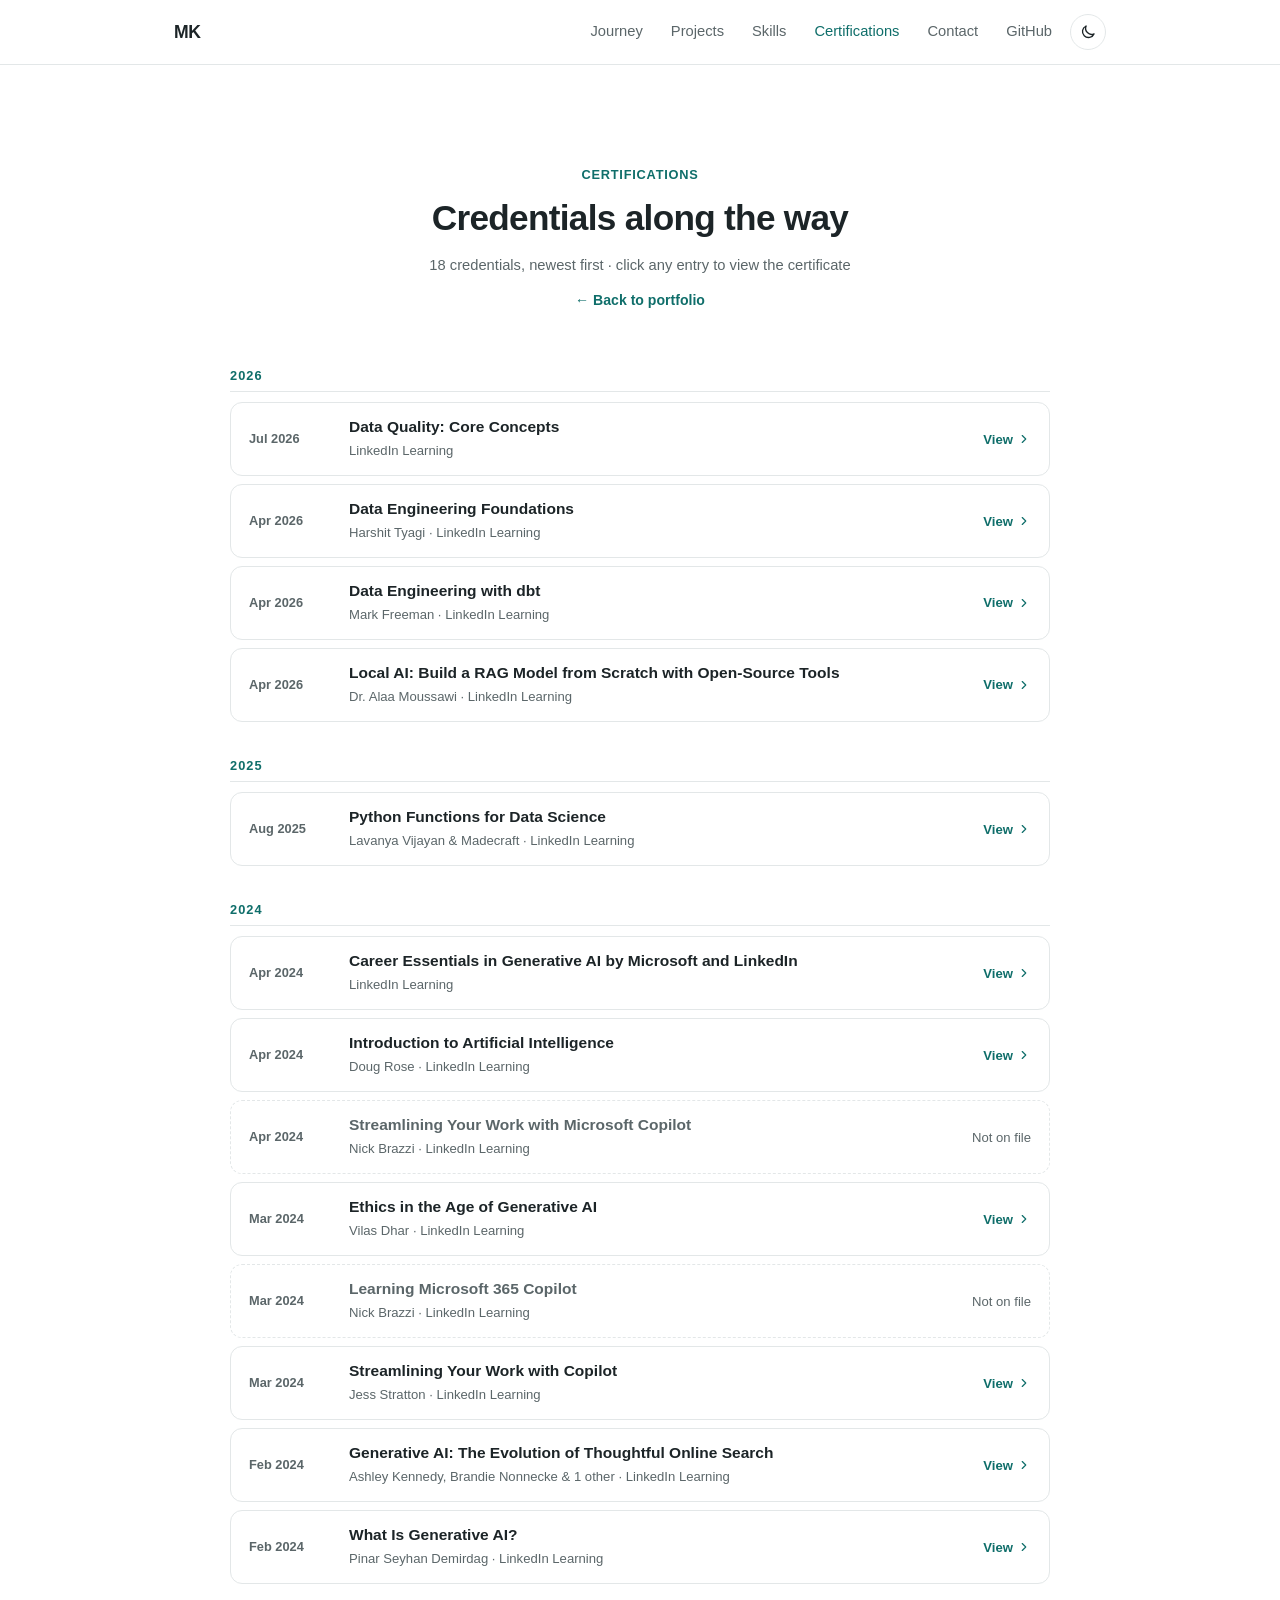
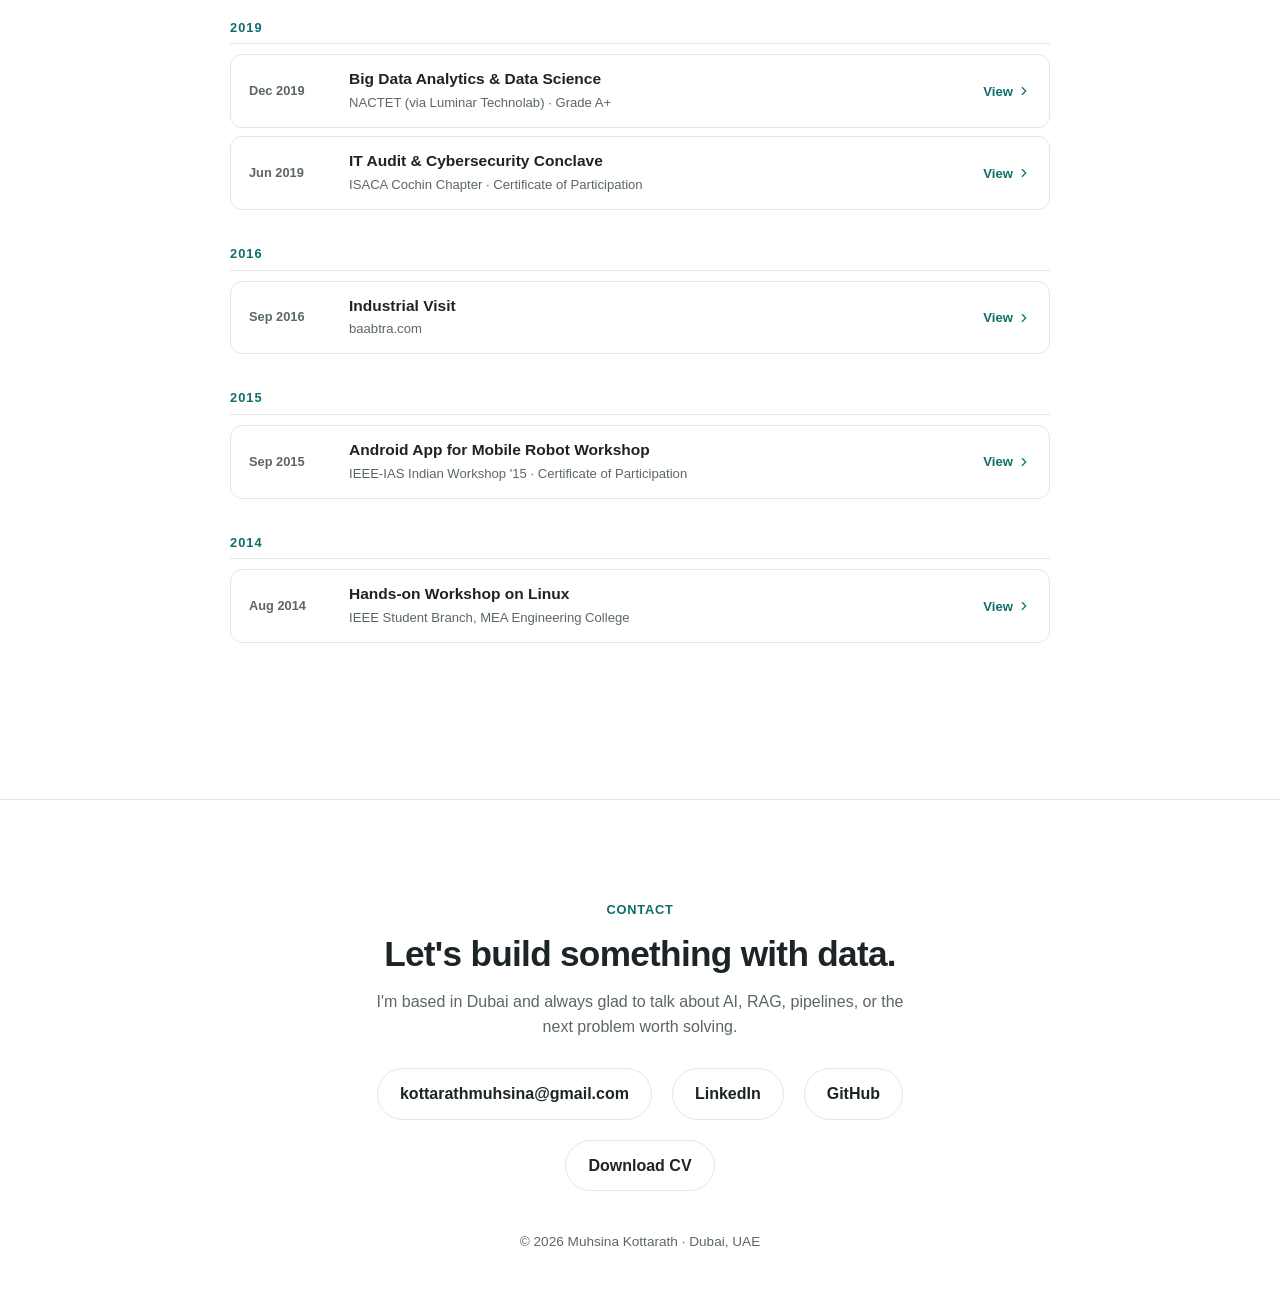
==== commit fad58141: "White theme by default, day/night toggle, colourful cursor illustration Co-Authored-By: Claude Sonne" ====
--- a/certifications.html
+++ b/certifications.html
@@ -8,6 +8,7 @@
 <meta name="theme-color" content="#0f6e6a">
 <link rel="icon" href="data:image/svg+xml,%3Csvg xmlns='http://www.w3.org/2000/svg' viewBox='0 0 64 64'%3E%3Crect width='64' height='64' rx='14' fill='%230f6e6a'/%3E%3Ctext x='32' y='42' font-size='28' font-family='sans-serif' font-weight='700' text-anchor='middle' fill='white'%3EMK%3C/text%3E%3C/svg%3E">
 <link rel="stylesheet" href="style.css">
+<script>try{if(localStorage.getItem('theme')==='dark')document.documentElement.setAttribute('data-theme','dark')}catch(e){}</script>
 </head>
 <body>
 
@@ -15,13 +16,19 @@
 <nav class="nav" id="nav">
   <div class="nav-inner">
     <a href="index.html#hero" class="nav-brand">MK</a>
-    <div class="nav-links">
-      <a href="index.html#journey">Journey</a>
-      <a href="index.html#projects">Projects</a>
-      <a href="index.html#skills">Skills</a>
-      <a href="certifications.html" class="is-active">Certifications</a>
-      <a href="index.html#contact">Contact</a>
-      <a href="https://github.com/muhsinakottarath" target="_blank" rel="noopener" class="nav-github">GitHub</a>
+    <div class="nav-right">
+      <div class="nav-links">
+        <a href="index.html#journey">Journey</a>
+        <a href="index.html#projects">Projects</a>
+        <a href="index.html#skills">Skills</a>
+        <a href="certifications.html" class="is-active">Certifications</a>
+        <a href="index.html#contact">Contact</a>
+        <a href="https://github.com/muhsinakottarath" target="_blank" rel="noopener" class="nav-github">GitHub</a>
+      </div>
+      <button type="button" class="theme-toggle" id="theme-toggle" aria-label="Switch to night mode" aria-pressed="false" title="Day / night">
+        <svg class="icon-moon" viewBox="0 0 24 24" fill="none" stroke="currentColor" stroke-width="1.8" stroke-linecap="round" stroke-linejoin="round" aria-hidden="true"><path d="M20 14.5A8 8 0 0 1 9.5 4a8 8 0 1 0 10.5 10.5Z"/></svg>
+        <svg class="icon-sun" viewBox="0 0 24 24" fill="none" stroke="currentColor" stroke-width="1.8" stroke-linecap="round" stroke-linejoin="round" aria-hidden="true"><circle cx="12" cy="12" r="4"/><path d="M12 2v2M12 20v2M4.9 4.9l1.4 1.4M17.7 17.7l1.4 1.4M2 12h2M20 12h2M4.9 19.1l1.4-1.4M17.7 6.3l1.4-1.4"/></svg>
+      </button>
     </div>
   </div>
 </nav>
@@ -204,5 +211,6 @@
 </footer>
 
 <script src="script.js"></script>
+<script src="fx.js"></script>
 </body>
 </html>
--- a/style.css
+++ b/style.css
@@ -2,8 +2,8 @@
 * { box-sizing: border-box; margin: 0; padding: 0; }
 
 :root {
-  --bg: #fafaf9;
-  --bg-alt: #f2f4f5;
+  --bg: #ffffff;
+  --bg-alt: #f5f7f8;
   --surface: #ffffff;
   --text: #1c2427;
   --text-muted: #5b6669;
@@ -16,8 +16,8 @@
   --max-width: 980px;
 }
 
-@media (prefers-color-scheme: dark) {
-  :root {
+@media all {
+  :root[data-theme="dark"] {
     --bg: #10161a;
     --bg-alt: #141c20;
     --surface: #171f24;
@@ -65,12 +65,12 @@
   position: sticky;
   top: 0;
   z-index: 100;
-  background: rgba(250, 250, 249, 0.85);
+  background: rgba(255, 255, 255, 0.85);
   backdrop-filter: blur(10px);
   border-bottom: 1px solid var(--border);
 }
-@media (prefers-color-scheme: dark) {
-  .nav { background: rgba(16, 22, 26, 0.85); }
+@media all {
+  :root[data-theme="dark"] .nav { background: rgba(16, 22, 26, 0.85); }
 }
 .nav-inner {
   max-width: var(--max-width);
@@ -105,9 +105,7 @@
   justify-content: center;
   text-align: center;
   position: relative;
-  background:
-    radial-gradient(700px 400px at 50% -10%, var(--accent-soft), transparent 70%),
-    var(--bg);
+  background: var(--bg);
 }
 .hero { padding-top: 56px; padding-bottom: 110px; }
 .hero-inner { max-width: 760px; }
@@ -274,7 +272,7 @@
 }
 
 /* ============ Journey (timeline) ============ */
-.journey { background: var(--bg-alt); padding-bottom: 60px; }
+.journey { padding-bottom: 60px; }
 
 .tl-year {
   font-weight: 700;
@@ -364,7 +362,7 @@
 .project-tools strong, .project-outcome strong { color: var(--accent); }
 
 /* ============ Skills ============ */
-.skills { background: var(--bg-alt); padding-bottom: 40px; }
+.skills { padding-bottom: 40px; }
 .skills-grid {
   max-width: var(--max-width);
   margin: 0 auto;
@@ -546,7 +544,7 @@
   padding-top: 100px;
   padding-bottom: 60px;
   text-align: center;
-  background: linear-gradient(180deg, var(--bg) 0%, var(--accent-soft) 100%);
+  background: var(--bg);
 }
 .contact-inner { max-width: 560px; margin: 0 auto; }
 .contact h2 { font-size: clamp(1.6rem, 3.4vw, 2.2rem); margin-bottom: 14px; }
@@ -666,8 +664,8 @@
   border-radius: 999px;
 }
 
-@media (prefers-color-scheme: dark) {
-  .detail-block { background: rgba(255, 255, 255, 0.03); }
+@media all {
+  :root[data-theme="dark"] .detail-block { background: rgba(255, 255, 255, 0.03); }
 }
 
 /* Project card icon + toggle */
@@ -700,3 +698,53 @@
   .nav-links a { font-size: 0.78rem; }
   .nav-brand { margin-right: 8px; }
 }
+
+/* ============ Theme toggle + cursor illustration ============ */
+.nav-right { display: flex; align-items: center; gap: 18px; min-width: 0; }
+.theme-toggle {
+  flex-shrink: 0;
+  display: inline-flex;
+  align-items: center;
+  justify-content: center;
+  width: 36px;
+  height: 36px;
+  border: 1px solid var(--border);
+  border-radius: 50%;
+  background: var(--surface);
+  color: var(--text);
+  cursor: pointer;
+  transition: border-color 0.2s ease, color 0.2s ease, transform 0.2s ease;
+}
+.theme-toggle:hover { border-color: var(--accent); color: var(--accent); transform: rotate(12deg); }
+.theme-toggle:focus-visible { outline: 2px solid var(--accent); outline-offset: 3px; }
+.theme-toggle svg { width: 18px; height: 18px; }
+.theme-toggle .icon-sun { display: none; }
+:root[data-theme="dark"] .theme-toggle .icon-sun { display: block; }
+:root[data-theme="dark"] .theme-toggle .icon-moon { display: none; }
+
+.contact { border-top: 1px solid var(--border); }
+
+.fx-canvas {
+  position: fixed;
+  inset: 0;
+  width: 100%;
+  height: 100%;
+  z-index: 60;
+  pointer-events: none;
+  mix-blend-mode: multiply;
+}
+:root[data-theme="dark"] .fx-canvas { mix-blend-mode: screen; }
+
+@media (max-width: 560px) {
+  .nav-right { gap: 10px; flex: 1; justify-content: flex-end; }
+  .nav-links {
+    overflow-x: auto;
+    scrollbar-width: none;
+    flex: 1;
+    justify-content: flex-start;
+    -webkit-mask-image: linear-gradient(to right, #000 88%, transparent);
+    mask-image: linear-gradient(to right, #000 88%, transparent);
+  }
+  .nav-links::-webkit-scrollbar { display: none; }
+  .nav-links a { white-space: nowrap; }
+}
